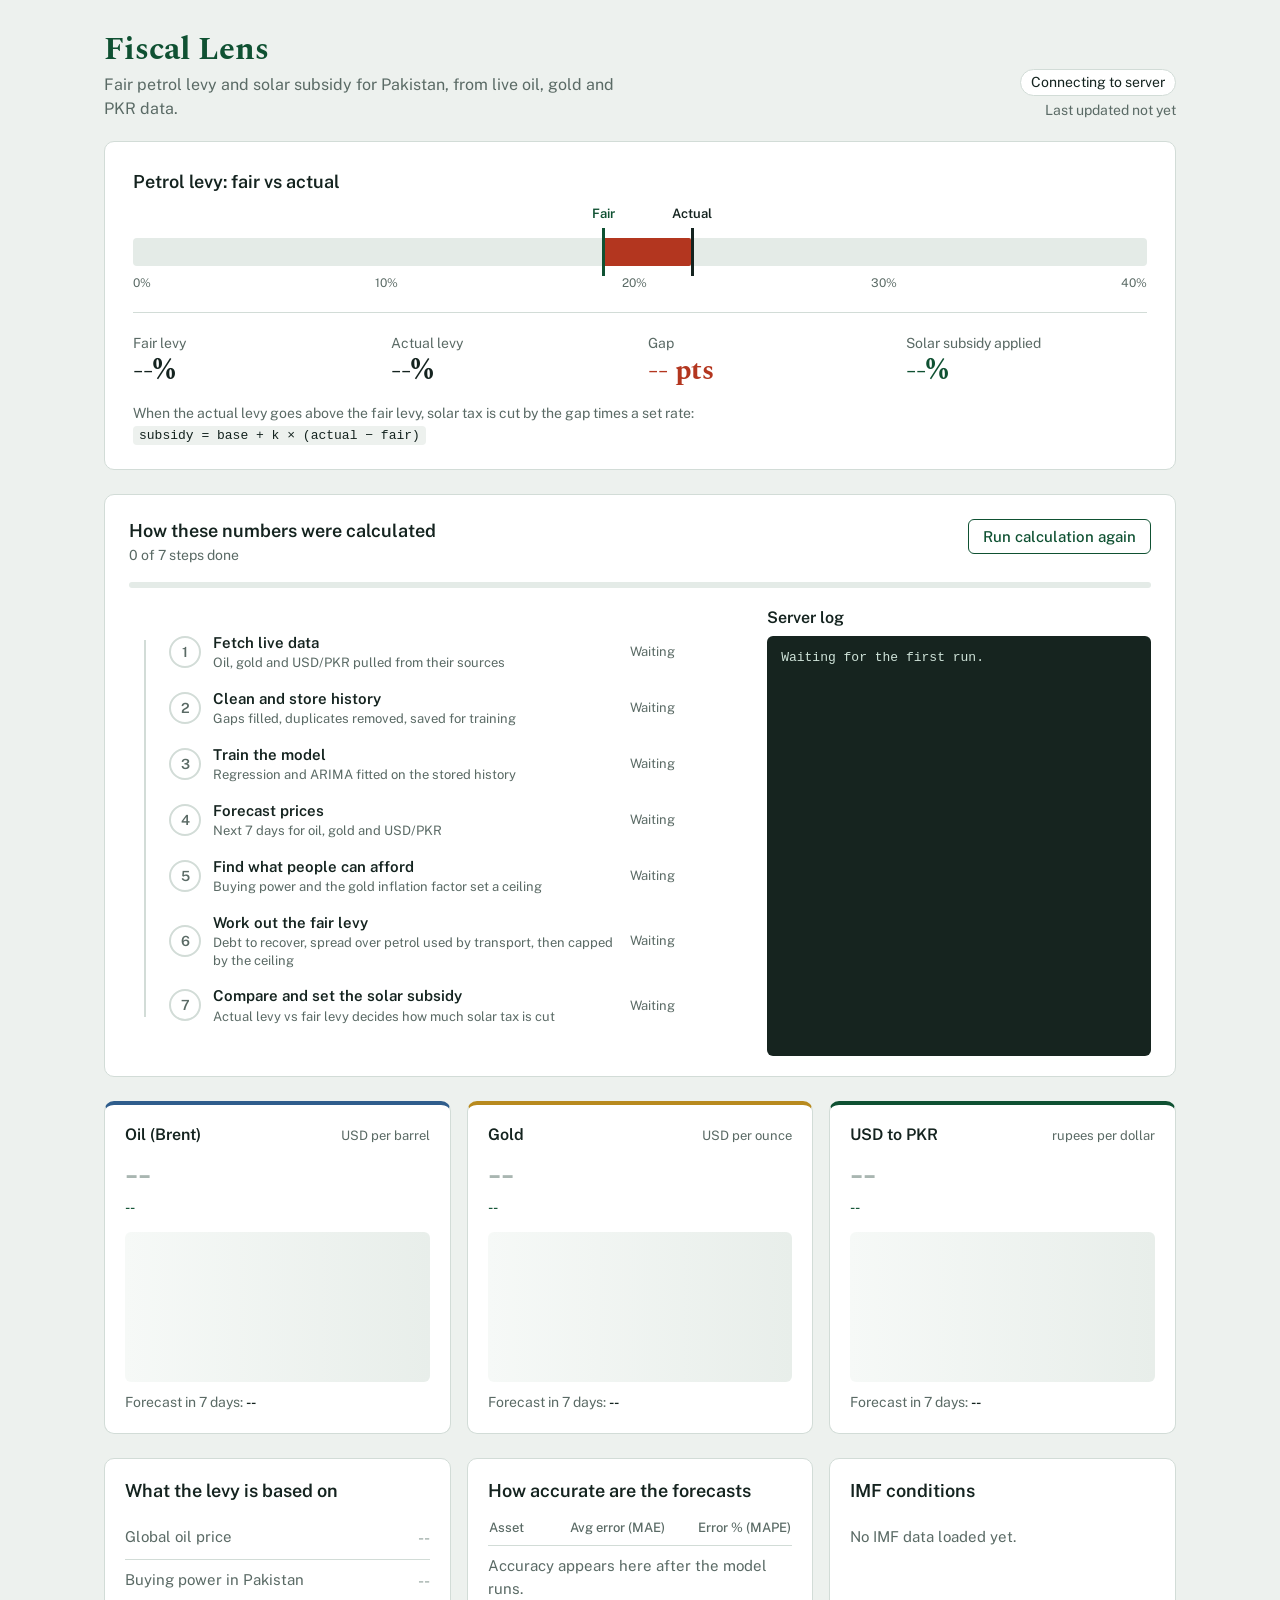
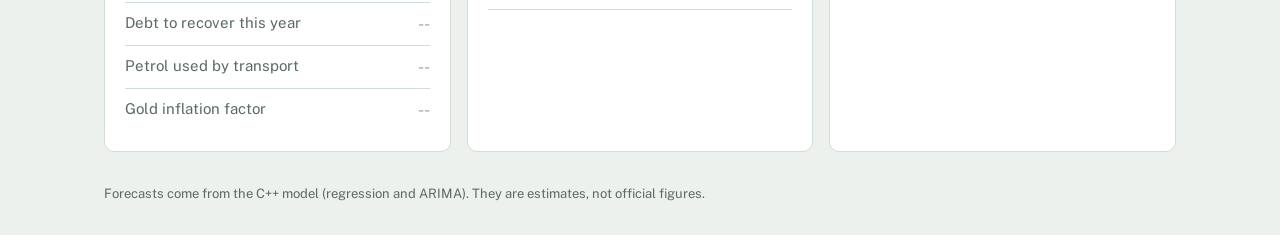
==== index.html @ 21445d73 "added intial style and index" ====
<!DOCTYPE html>
<html lang="en">
<head>
<meta charset="utf-8">
<meta name="viewport" content="width=device-width, initial-scale=1">
<title>Fiscal Lens</title>
<link rel="preconnect" href="https://fonts.googleapis.com">
<link rel="preconnect" href="https://fonts.gstatic.com" crossorigin>
<link href="https://fonts.googleapis.com/css2?family=Public+Sans:wght@400;500;600&family=Spectral:wght@500;700&display=swap" rel="stylesheet">
<link rel="stylesheet" href="style.css">
</head>
<body>
<!--
  JS HOOKS (for the JS team)
  - Text values: set .textContent on elements with the ids below.
  - Levy band: set CSS vars on #levy-band -> style.setProperty('--fair', 18.5) and ('--actual', 22). Scale is 0-40%.
    Set #levy-band dataset.state = 'over' | 'under'.
  - Cards: set dataset.state = 'loading' | 'ready' | 'error' on any .tile / .panel.
  - Charts: draw into <canvas id="chart-oil|gold|fx"> (Chart.js).
  - Pipeline: each #step-N (1-7) takes dataset.state = 'pending' | 'running' | 'done' | 'error'.
    Also set #step-N-state (text), #step-N-time (e.g. '420 ms'), and the value ids inside it (s1-..., s7-...).
    Update #pipeline-progress: style.setProperty('--done', n) and aria-valuenow. Set #pipe-done and #pipe-total.
    Append lines to #run-log. Hook #run-pipeline click to re-run.
  - Trend: set dataset.trend = 'up' | 'down' on .change elements.
-->
<header class="top">
  <div>
    <h1>Fiscal Lens</h1>
    <p class="lede">Fair petrol levy and solar subsidy for Pakistan, from live oil, gold and PKR data.</p>
  </div>
  <div class="meta">
    <span class="status" id="status" data-state="loading">Connecting to server</span>
    <span class="updated">Last updated <time id="last-updated">not yet</time></span>
  </div>
</header>

<main>
  <section class="levy" aria-labelledby="levy-h">
    <h2 id="levy-h">Petrol levy: fair vs actual</h2>
    <div class="band" id="levy-band" data-state="over" style="--fair:18.5; --actual:22;">
      <div class="track">
        <div class="gap"></div>
        <div class="pin pin-fair"><span>Fair</span></div>
        <div class="pin pin-actual"><span>Actual</span></div>
      </div>
      <div class="scale"><span>0%</span><span>10%</span><span>20%</span><span>30%</span><span>40%</span></div>
    </div>

    <dl class="readouts">
      <div><dt>Fair levy</dt><dd><span id="fair-levy">--</span>%</dd></div>
      <div><dt>Actual levy</dt><dd><span id="actual-levy">--</span>%</dd></div>
      <div class="gapnum"><dt>Gap</dt><dd><span id="levy-gap">--</span> pts</dd></div>
      <div class="subsidy"><dt>Solar subsidy applied</dt><dd><span id="solar-subsidy">--</span>%</dd></div>
    </dl>
    <p class="formula">When the actual levy goes above the fair levy, solar tax is cut by the gap times a set rate:
      <code>subsidy = base + k × (actual − fair)</code></p>
  </section>


  <section class="pipeline" aria-labelledby="pipe-h">
    <header class="pipe-head">
      <div>
        <h2 id="pipe-h">How these numbers were calculated</h2>
        <p class="pipe-sub"><span id="pipe-done">0</span> of 7 steps done <span id="pipe-total"></span></p>
      </div>
      <button type="button" id="run-pipeline" class="btn">Run calculation again</button>
    </header>
    <div class="progress" id="pipeline-progress" style="--done:0" role="progressbar" aria-valuemin="0" aria-valuemax="7" aria-valuenow="0"><span></span></div>
    <div class="pipe-body">
      <ol class="steps">
    <li class="step" id="step-1" data-state="pending">
      <details>
        <summary>
          <span class="num">1</span>
          <span class="what"><strong>Fetch live data</strong><small>Oil, gold and USD/PKR pulled from their sources</small></span>
          <span class="state" id="step-1-state">Waiting</span>
          <span class="time" id="step-1-time"></span>
        </summary>
        <dl class="vals"><div><dt>Source calls</dt><dd id="s1-calls">--</dd></div><div><dt>Records received</dt><dd id="s1-records">--</dd></div><div><dt>Failed calls</dt><dd id="s1-failed">--</dd></div></dl>
      </details>
    </li>
    <li class="step" id="step-2" data-state="pending">
      <details>
        <summary>
          <span class="num">2</span>
          <span class="what"><strong>Clean and store history</strong><small>Gaps filled, duplicates removed, saved for training</small></span>
          <span class="state" id="step-2-state">Waiting</span>
          <span class="time" id="step-2-time"></span>
        </summary>
        <dl class="vals"><div><dt>Rows stored</dt><dd id="s2-rows">--</dd></div><div><dt>Date range</dt><dd id="s2-range">--</dd></div><div><dt>Gaps filled</dt><dd id="s2-gaps">--</dd></div></dl>
      </details>
    </li>
    <li class="step" id="step-3" data-state="pending">
      <details>
        <summary>
          <span class="num">3</span>
          <span class="what"><strong>Train the model</strong><small>Regression and ARIMA fitted on the stored history</small></span>
          <span class="state" id="step-3-state">Waiting</span>
          <span class="time" id="step-3-time"></span>
        </summary>
        <dl class="vals"><div><dt>Training window</dt><dd id="s3-window">--</dd></div><div><dt>ARIMA order (p, d, q)</dt><dd id="s3-order">--</dd></div><div><dt>Regression R²</dt><dd id="s3-r2">--</dd></div><div><dt>Error on test data (MAE)</dt><dd id="s3-mae">--</dd></div></dl>
      </details>
    </li>
    <li class="step" id="step-4" data-state="pending">
      <details>
        <summary>
          <span class="num">4</span>
          <span class="what"><strong>Forecast prices</strong><small>Next 7 days for oil, gold and USD/PKR</small></span>
          <span class="state" id="step-4-state">Waiting</span>
          <span class="time" id="step-4-time"></span>
        </summary>
        <dl class="vals"><div><dt>Oil in 7 days</dt><dd id="s4-oil">--</dd></div><div><dt>Gold in 7 days</dt><dd id="s4-gold">--</dd></div><div><dt>USD/PKR in 7 days</dt><dd id="s4-fx">--</dd></div><div><dt>Confidence range</dt><dd id="s4-range">--</dd></div></dl>
      </details>
    </li>
    <li class="step" id="step-5" data-state="pending">
      <details>
        <summary>
          <span class="num">5</span>
          <span class="what"><strong>Find what people can afford</strong><small>Buying power and the gold inflation factor set a ceiling</small></span>
          <span class="state" id="step-5-state">Waiting</span>
          <span class="time" id="step-5-time"></span>
        </summary>
        <dl class="vals"><div><dt>Buying power index</dt><dd id="s5-power">--</dd></div><div><dt>Gold inflation factor</dt><dd id="s5-gold">--</dd></div><div><dt>Affordability ceiling</dt><dd id="s5-ceiling">--</dd></div></dl>
      </details>
    </li>
    <li class="step" id="step-6" data-state="pending">
      <details>
        <summary>
          <span class="num">6</span>
          <span class="what"><strong>Work out the fair levy</strong><small>Debt to recover, spread over petrol used by transport, then capped by the ceiling</small></span>
          <span class="state" id="step-6-state">Waiting</span>
          <span class="time" id="step-6-time"></span>
        </summary>
        <dl class="vals"><div><dt>Debt to recover</dt><dd id="s6-debt">--</dd></div><div><dt>Petrol used by transport</dt><dd id="s6-litres">--</dd></div><div><dt>Levy needed per litre</dt><dd id="s6-perlitre">--</dd></div><div><dt>Fair levy after ceiling</dt><dd id="s6-fair">--</dd></div></dl>
      </details>
    </li>
    <li class="step" id="step-7" data-state="pending">
      <details>
        <summary>
          <span class="num">7</span>
          <span class="what"><strong>Compare and set the solar subsidy</strong><small>Actual levy vs fair levy decides how much solar tax is cut</small></span>
          <span class="state" id="step-7-state">Waiting</span>
          <span class="time" id="step-7-time"></span>
        </summary>
        <dl class="vals"><div><dt>Actual levy</dt><dd id="s7-actual">--</dd></div><div><dt>Gap</dt><dd id="s7-gap">--</dd></div><div><dt>Rate k</dt><dd id="s7-k">--</dd></div><div><dt>Solar subsidy</dt><dd id="s7-subsidy">--</dd></div></dl>
      </details>
    </li>
      </ol>
      <aside class="logbox">
        <h3>Server log</h3>
        <pre id="run-log" class="log" tabindex="0" aria-live="polite">Waiting for the first run.</pre>
      </aside>
    </div>
  </section>

  <section class="markets" aria-label="Market prices">
    <article class="tile" data-state="loading">
      <header><h3>Oil (Brent)</h3><span class="unit">USD per barrel</span></header>
      <p class="price" id="oil-price">--</p>
      <p class="change" id="oil-change" data-trend="up">--</p>
      <canvas id="chart-oil" aria-label="Oil price history and forecast"></canvas>
      <p class="forecast">Forecast in 7 days: <strong id="oil-forecast">--</strong></p>
      <p class="msg">Oil data did not load. Check that the server is running.</p>
    </article>
    <article class="tile" data-state="loading">
      <header><h3>Gold</h3><span class="unit">USD per ounce</span></header>
      <p class="price" id="gold-price">--</p>
      <p class="change" id="gold-change" data-trend="up">--</p>
      <canvas id="chart-gold" aria-label="Gold price history and forecast"></canvas>
      <p class="forecast">Forecast in 7 days: <strong id="gold-forecast">--</strong></p>
      <p class="msg">Gold data did not load. Check that the server is running.</p>
    </article>
    <article class="tile" data-state="loading">
      <header><h3>USD to PKR</h3><span class="unit">rupees per dollar</span></header>
      <p class="price" id="fx-price">--</p>
      <p class="change" id="fx-change" data-trend="up">--</p>
      <canvas id="chart-fx" aria-label="Exchange rate history and forecast"></canvas>
      <p class="forecast">Forecast in 7 days: <strong id="fx-forecast">--</strong></p>
      <p class="msg">Exchange rate did not load. Check that the server is running.</p>
    </article>
  </section>

  <section class="lower">
    <article class="panel" data-state="loading">
      <h2>What the levy is based on</h2>
      <dl class="inputs">
        <div><dt>Global oil price</dt><dd id="in-oil">--</dd></div>
        <div><dt>Buying power in Pakistan</dt><dd id="in-power">--</dd></div>
        <div><dt>Debt to recover this year</dt><dd id="in-debt">--</dd></div>
        <div><dt>Petrol used by transport</dt><dd id="in-litres">--</dd></div>
        <div><dt>Gold inflation factor</dt><dd id="in-gold">--</dd></div>
      </dl>
    </article>

    <article class="panel" data-state="loading">
      <h2>How accurate are the forecasts</h2>
      <table>
        <thead><tr><th scope="col">Asset</th><th scope="col">Avg error (MAE)</th><th scope="col">Error % (MAPE)</th></tr></thead>
        <tbody id="accuracy-rows">
          <tr><td colspan="3" class="empty">Accuracy appears here after the model runs.</td></tr>
        </tbody>
      </table>
    </article>

    <article class="panel" data-state="loading">
      <h2>IMF conditions</h2>
      <ul id="imf-conditions" class="imf">
        <li class="empty">No IMF data loaded yet.</li>
      </ul>
    </article>
  </section>
</main>

<footer class="foot">Forecasts come from the C++ model (regression and ARIMA). They are estimates, not official figures.</footer>
</body>
</html>
---- style.css ----
:root{
  --bg:#EDF1EE; --surface:#fff; --ink:#14231F; --muted:#5A6A65; --line:#D2DCD7;
  --green:#0F5132; --over:#B3361F; --under:#1F6F8B;
  --oil:#2F5D8C; --gold:#B88A1E; --fx:#0F5132;
  --serif:"Spectral",Georgia,serif; --sans:"Public Sans",system-ui,-apple-system,"Segoe UI",sans-serif;
}
*{box-sizing:border-box}
body{margin:0;background:var(--bg);color:var(--ink);font:400 16px/1.5 var(--sans)}
h1,h2,h3,p,dl,dd,dt,ul{margin:0;padding:0}
main,.top,.foot{max-width:1120px;margin:0 auto;padding:0 24px}
:focus-visible{outline:3px solid var(--green);outline-offset:2px}

.top{display:flex;justify-content:space-between;align-items:flex-end;gap:16px;flex-wrap:wrap;padding-top:32px;padding-bottom:20px}
h1{font:700 2rem/1.1 var(--serif);color:var(--green)}
.lede{color:var(--muted);margin-top:6px;max-width:52ch}
.meta{display:flex;flex-direction:column;align-items:flex-end;gap:4px;font-size:.875rem;color:var(--muted)}
.status{padding:2px 10px;border-radius:99px;border:1px solid var(--line);background:var(--surface);color:var(--ink)}
.status[data-state="live"]{border-color:var(--green);color:var(--green)}
.status[data-state="error"]{border-color:var(--over);color:var(--over)}

section{margin-bottom:24px}
h2{font:600 1.125rem/1.3 var(--sans)}
h3{font:600 1rem/1.3 var(--sans)}

/* hero: levy band */
.levy{background:var(--surface);border:1px solid var(--line);border-radius:10px;padding:28px 28px 24px}
.band{margin:44px 0 12px}
.track{position:relative;height:28px;background:#E4EBE7;border-radius:4px}
.gap{position:absolute;top:0;bottom:0;border-radius:2px;
  left:calc(min(var(--fair),var(--actual)) / 40 * 100%);
  width:calc(max(var(--actual) - var(--fair), var(--fair) - var(--actual)) / 40 * 100%);
  background:var(--over);transition:left .6s ease,width .6s ease}
.band[data-state="under"] .gap{background:var(--under)}
.pin{position:absolute;top:-10px;bottom:-10px;width:3px;background:var(--ink);transition:left .6s ease}
.pin span{position:absolute;bottom:100%;left:50%;transform:translateX(-50%);margin-bottom:4px;font-size:.8125rem;font-weight:600;white-space:nowrap}
.pin-fair{left:calc(var(--fair) / 40 * 100%);background:var(--green)}
.pin-fair span{color:var(--green)}
.pin-actual{left:calc(var(--actual) / 40 * 100%)}
.scale{display:flex;justify-content:space-between;margin-top:8px;font-size:.75rem;color:var(--muted)}

.readouts{display:grid;grid-template-columns:repeat(4,1fr);gap:16px;margin-top:20px;padding-top:20px;border-top:1px solid var(--line)}
.readouts dt{font-size:.875rem;color:var(--muted)}
.readouts dd{font:700 1.75rem/1.2 var(--serif)}
.gapnum dd{color:var(--over)}
.band[data-state="under"] ~ .readouts .gapnum dd{color:var(--under)}
.subsidy dd{color:var(--green)}
.formula{margin-top:16px;font-size:.875rem;color:var(--muted);max-width:75ch}
code{font:500 .8125rem ui-monospace,Menlo,Consolas,monospace;background:#EDF1EE;padding:2px 6px;border-radius:4px;color:var(--ink);white-space:nowrap}

/* market tiles */
.markets{display:grid;grid-template-columns:repeat(3,1fr);gap:16px}
.tile,.panel{background:var(--surface);border:1px solid var(--line);border-radius:10px;padding:20px}
.tile header{display:flex;justify-content:space-between;align-items:baseline;gap:8px}
.tile:nth-child(1){border-top:4px solid var(--oil)}
.tile:nth-child(2){border-top:4px solid var(--gold)}
.tile:nth-child(3){border-top:4px solid var(--fx)}
.unit{font-size:.8125rem;color:var(--muted)}
.price{font:700 2.25rem/1.2 var(--serif);margin-top:8px}
.change{font-size:.875rem;font-weight:500;color:var(--muted)}
.change[data-trend="up"]{color:var(--green)}
.change[data-trend="down"]{color:var(--over)}
canvas{display:block;width:100%;height:150px;margin:14px 0 10px;background:#F6F9F7;border-radius:6px}
.forecast{font-size:.875rem;color:var(--muted)}
.forecast strong{color:var(--ink);font-weight:600}

/* lower row */
.lower{display:grid;grid-template-columns:1fr 1fr 1fr;gap:16px}
.panel h2{margin-bottom:14px}
.inputs div{display:flex;justify-content:space-between;gap:12px;padding:9px 0;border-bottom:1px solid var(--line)}
.inputs div:last-child{border-bottom:0}
.inputs dt{color:var(--muted);font-size:.9375rem}
.inputs dd{font-weight:600;text-align:right}
table{width:100%;border-collapse:collapse;font-size:.9375rem}
th{text-align:left;font-weight:500;color:var(--muted);font-size:.8125rem;padding-bottom:8px;border-bottom:1px solid var(--line)}
td{padding:9px 0;border-bottom:1px solid var(--line)}
td:not(:first-child),th:not(:first-child){text-align:right}
.imf{list-style:none}
.imf li{padding:9px 0;border-bottom:1px solid var(--line);font-size:.9375rem}
.imf li:last-child{border-bottom:0}
.empty{color:var(--muted)}

/* states */
.msg{display:none;color:var(--over);font-size:.875rem;margin-top:8px}
[data-state="error"] .msg{display:block}
[data-state="loading"] .price,[data-state="loading"] .inputs dd{color:#A9B6B1}
[data-state="loading"] canvas{background:linear-gradient(90deg,#F6F9F7,#E8EEEA,#F6F9F7);background-size:200% 100%;animation:sk 1.4s linear infinite}
@keyframes sk{to{background-position:-200% 0}}

.foot{padding-top:8px;padding-bottom:32px;font-size:.8125rem;color:var(--muted)}

@media (max-width:900px){
  .markets,.lower{grid-template-columns:1fr}
  .readouts{grid-template-columns:1fr 1fr}
  .meta{align-items:flex-start}
}
@media (max-width:480px){
  main,.top,.foot{padding:0 14px}
  .levy{padding:20px 16px}
  .readouts dd{font-size:1.4rem}
}
@media (prefers-reduced-motion:reduce){
  *{animation:none!important;transition:none!important}
}

/* calculation pipeline */
.pipeline{background:var(--surface);border:1px solid var(--line);border-radius:10px;padding:24px 24px 20px}
.pipe-head{display:flex;justify-content:space-between;align-items:flex-start;gap:12px;flex-wrap:wrap}
.pipe-sub{font-size:.875rem;color:var(--muted);margin-top:2px}
.btn{font:500 .9375rem var(--sans);color:var(--green);background:var(--surface);border:1px solid var(--green);border-radius:6px;padding:8px 14px;cursor:pointer}
.btn:hover{background:var(--green);color:#fff}
.btn:disabled{opacity:.5;cursor:not-allowed}
.progress{height:6px;background:#E4EBE7;border-radius:3px;margin:16px 0 20px;overflow:hidden}
.progress span{display:block;height:100%;width:calc(var(--done) / 7 * 100%);background:var(--green);transition:width .4s ease}
.pipe-body{display:grid;grid-template-columns:minmax(0,1.6fr) minmax(0,1fr);gap:24px;align-items:start}
.steps{list-style:none;position:relative}
.steps::before{content:"";position:absolute;left:15px;top:16px;bottom:16px;width:2px;background:var(--line)}
.step{position:relative}
.step summary{display:grid;grid-template-columns:32px 1fr auto auto;gap:12px;align-items:center;padding:8px 0;cursor:pointer;list-style:none}
.step summary::-webkit-details-marker{display:none}
.num{position:relative;z-index:1;width:32px;height:32px;border-radius:50%;display:grid;place-items:center;font:600 .875rem var(--sans);background:var(--surface);border:2px solid var(--line);color:var(--muted)}
.what strong{display:block;font-weight:600;font-size:.9375rem}
.what small{display:block;color:var(--muted);font-size:.8125rem;line-height:1.35}
.state{font-size:.8125rem;color:var(--muted)}
.time{font-size:.8125rem;color:var(--muted);min-width:56px;text-align:right;font-variant-numeric:tabular-nums}
.vals{margin:2px 0 10px 44px;padding:10px 14px;background:#F6F9F7;border-radius:6px}
.vals div{display:flex;justify-content:space-between;gap:12px;padding:4px 0;font-size:.875rem}
.vals dt{color:var(--muted)}
.vals dd{font-weight:600;text-align:right;font-variant-numeric:tabular-nums}
.step[data-state="running"] .num{border-color:var(--gold);color:var(--gold);animation:pulse 1.2s ease-in-out infinite}
.step[data-state="running"] .state{color:var(--gold);font-weight:500}
.step[data-state="done"] .num{background:var(--green);border-color:var(--green);color:#fff}
.step[data-state="done"] .state{color:var(--green);font-weight:500}
.step[data-state="error"] .num{background:var(--over);border-color:var(--over);color:#fff}
.step[data-state="error"] .state{color:var(--over);font-weight:500}
@keyframes pulse{50%{box-shadow:0 0 0 6px rgba(184,138,30,.2)}}
.logbox h3{margin-bottom:8px}
.log{margin:0;height:420px;overflow:auto;padding:12px 14px;background:#16241F;color:#CFE3D9;border-radius:6px;font:400 .8125rem/1.55 ui-monospace,Menlo,Consolas,monospace;white-space:pre-wrap;word-break:break-word}
@media (max-width:900px){
  .pipe-body{grid-template-columns:1fr}
  .log{height:240px}
}
@media (max-width:480px){
  .pipeline{padding:18px 14px}
  .step summary{grid-template-columns:32px 1fr auto}
  .time{display:none}
}
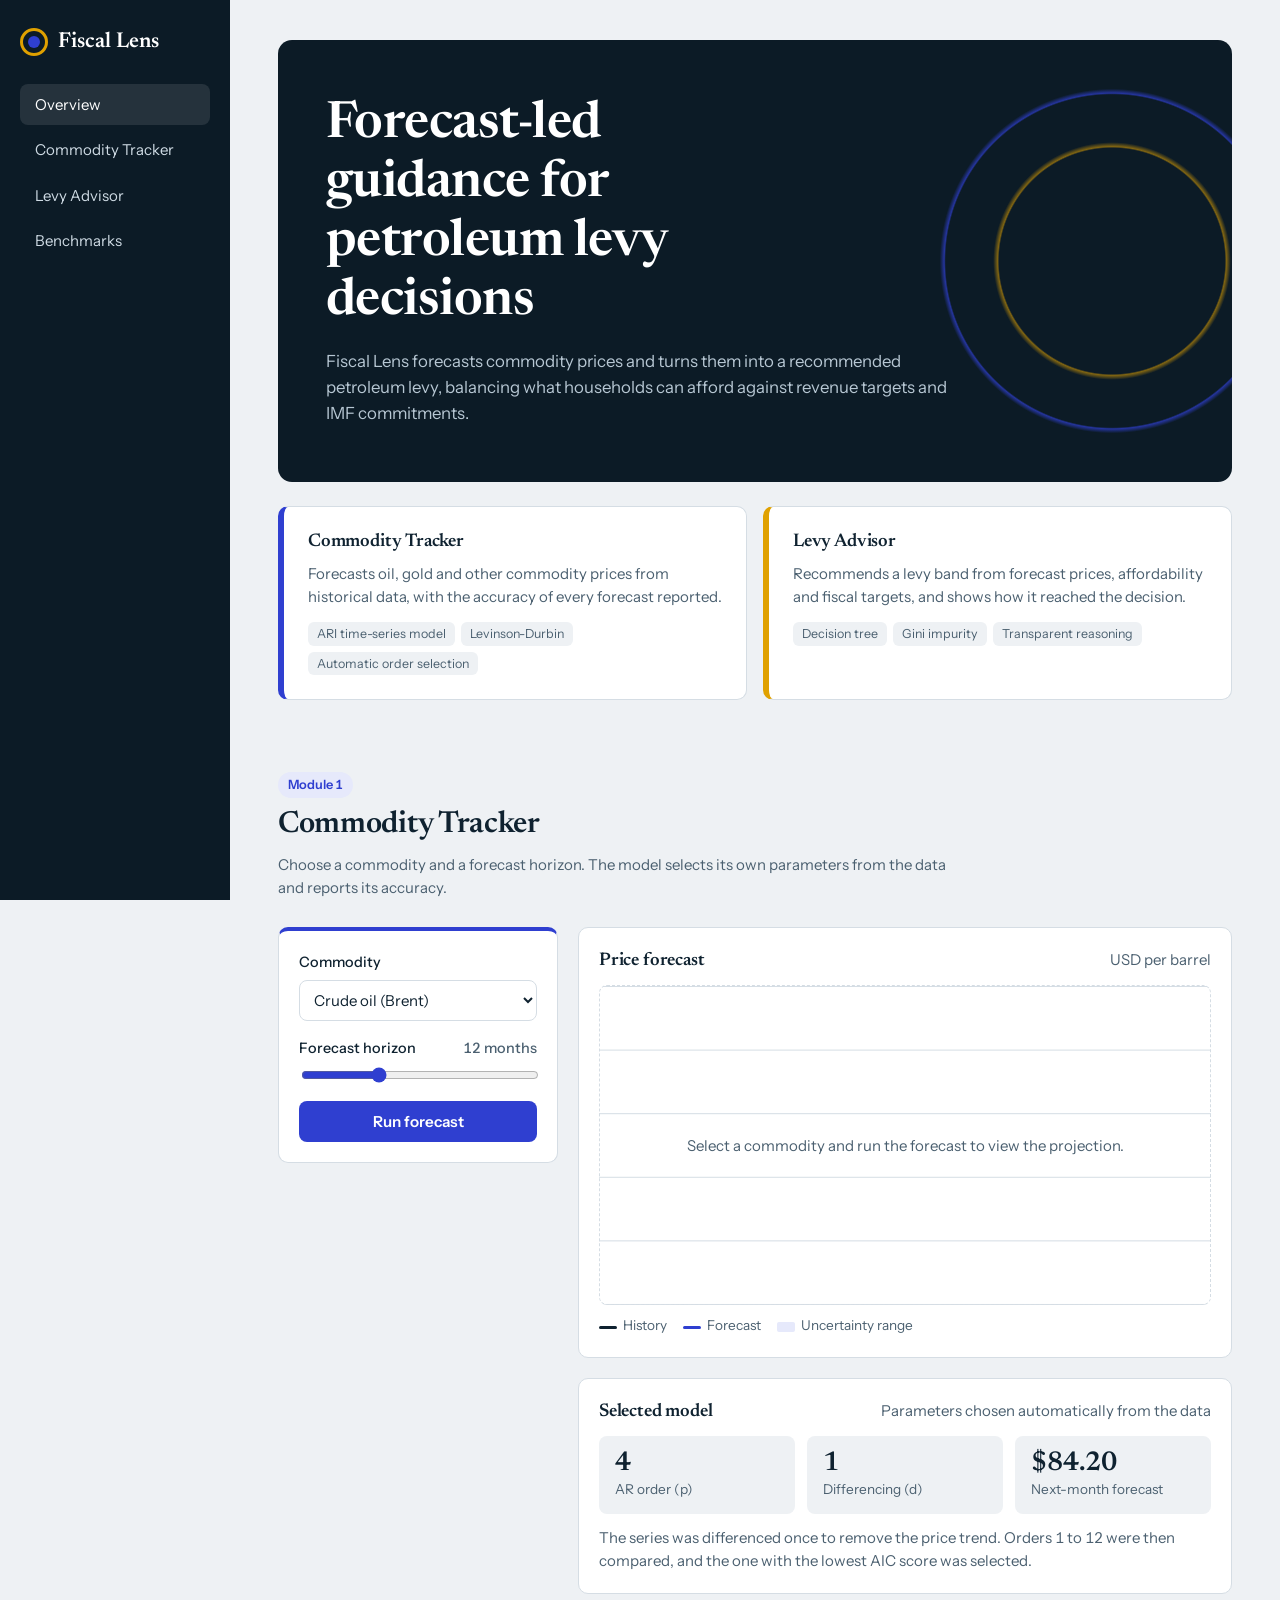
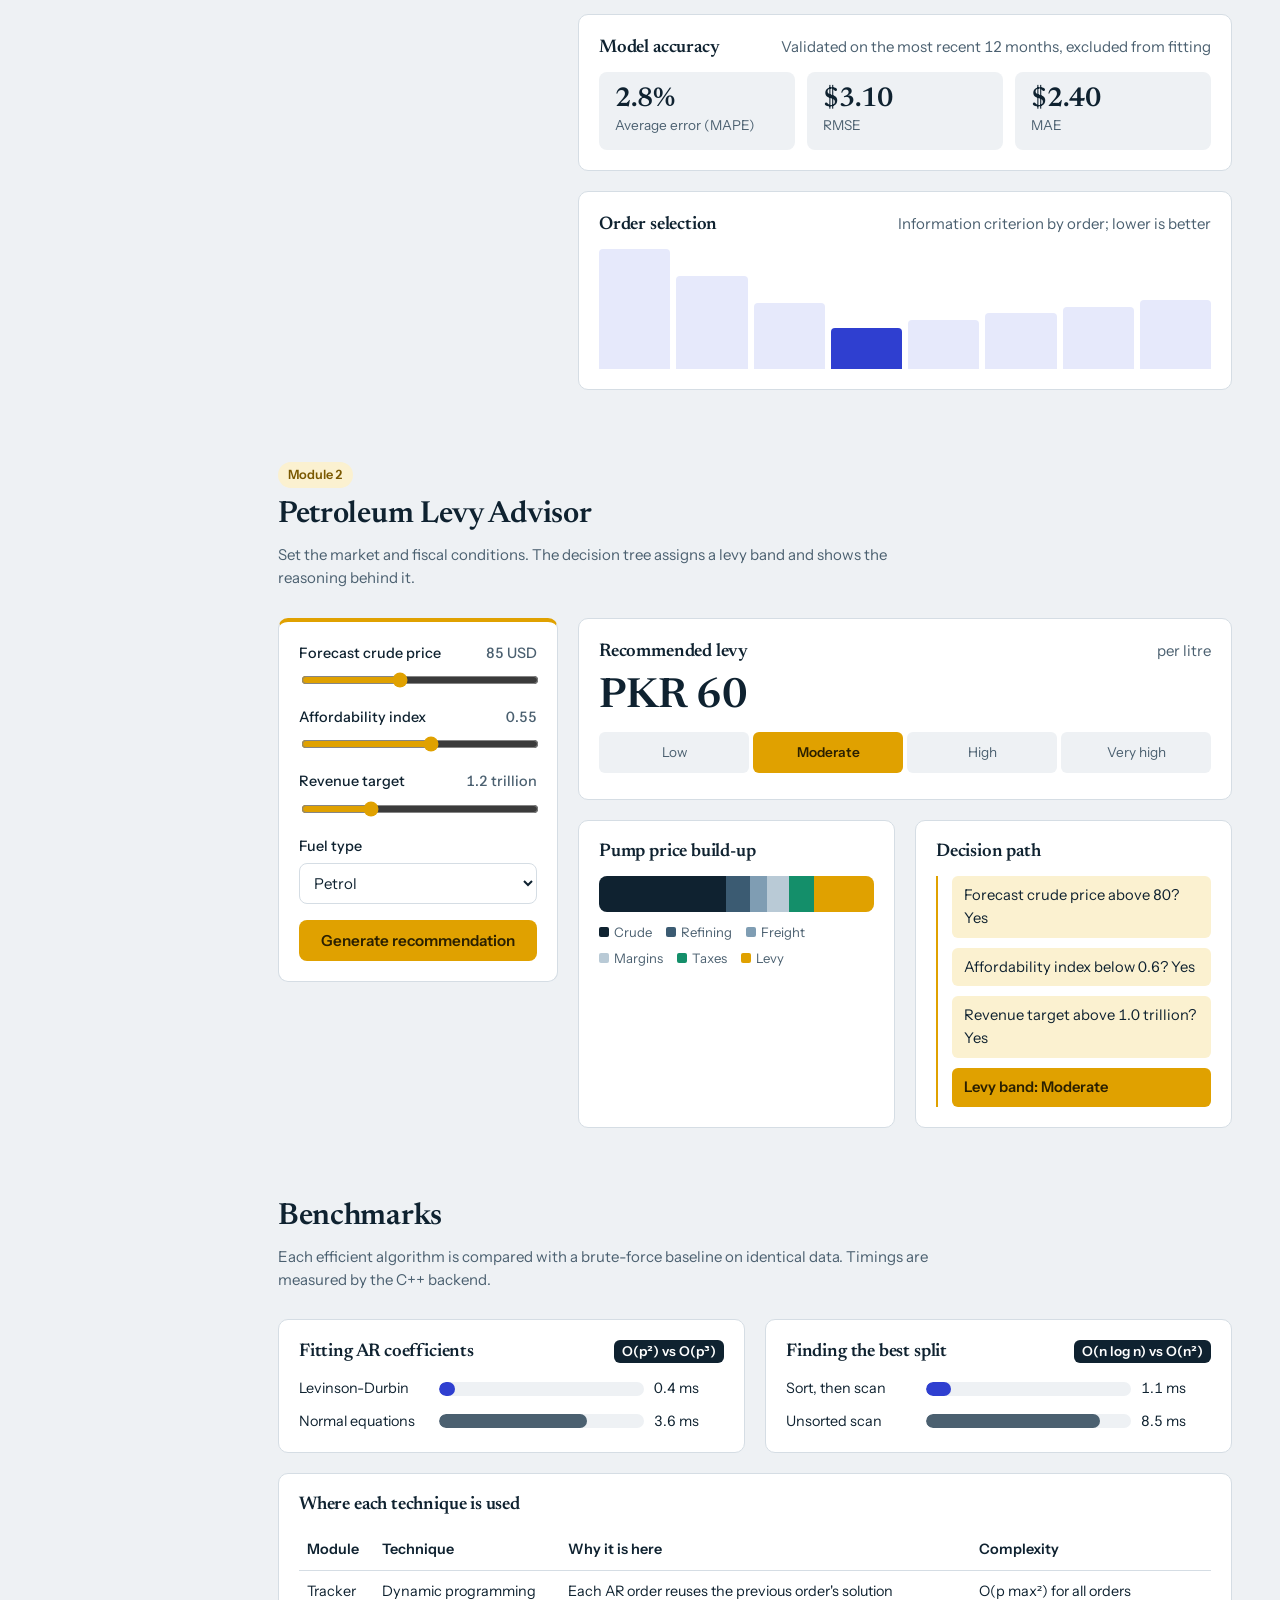
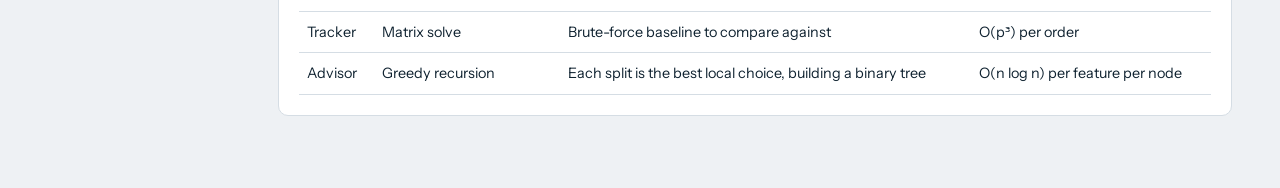
==== commit 1ecc51fb: "added the styling and structure files" ====
--- a/index.html
+++ b/index.html
@@ -1,216 +1,230 @@
 <!DOCTYPE html>
 <html lang="en">
 <head>
-<meta charset="utf-8">
-<meta name="viewport" content="width=device-width, initial-scale=1">
-<title>Fiscal Lens</title>
-<link rel="preconnect" href="https://fonts.googleapis.com">
-<link rel="preconnect" href="https://fonts.gstatic.com" crossorigin>
-<link href="https://fonts.googleapis.com/css2?family=Public+Sans:wght@400;500;600&family=Spectral:wght@500;700&display=swap" rel="stylesheet">
-<link rel="stylesheet" href="style.css">
+  <meta charset="utf-8">
+  <meta name="viewport" content="width=device-width, initial-scale=1">
+  <title>Fiscal Lens</title>
+  <link rel="stylesheet" href="base.css">
+  <link rel="stylesheet" href="layout.css">
+  <link rel="stylesheet" href="components.css">
 </head>
 <body>
-<!--
-  JS HOOKS (for the JS team)
-  - Text values: set .textContent on elements with the ids below.
-  - Levy band: set CSS vars on #levy-band -> style.setProperty('--fair', 18.5) and ('--actual', 22). Scale is 0-40%.
-    Set #levy-band dataset.state = 'over' | 'under'.
-  - Cards: set dataset.state = 'loading' | 'ready' | 'error' on any .tile / .panel.
-  - Charts: draw into <canvas id="chart-oil|gold|fx"> (Chart.js).
-  - Pipeline: each #step-N (1-7) takes dataset.state = 'pending' | 'running' | 'done' | 'error'.
-    Also set #step-N-state (text), #step-N-time (e.g. '420 ms'), and the value ids inside it (s1-..., s7-...).
-    Update #pipeline-progress: style.setProperty('--done', n) and aria-valuenow. Set #pipe-done and #pipe-total.
-    Append lines to #run-log. Hook #run-pipeline click to re-run.
-  - Trend: set dataset.trend = 'up' | 'down' on .change elements.
--->
-<header class="top">
-  <div>
-    <h1>Fiscal Lens</h1>
-    <p class="lede">Fair petrol levy and solar subsidy for Pakistan, from live oil, gold and PKR data.</p>
-  </div>
-  <div class="meta">
-    <span class="status" id="status" data-state="loading">Connecting to server</span>
-    <span class="updated">Last updated <time id="last-updated">not yet</time></span>
-  </div>
-</header>
-
-<main>
-  <section class="levy" aria-labelledby="levy-h">
-    <h2 id="levy-h">Petrol levy: fair vs actual</h2>
-    <div class="band" id="levy-band" data-state="over" style="--fair:18.5; --actual:22;">
-      <div class="track">
-        <div class="gap"></div>
-        <div class="pin pin-fair"><span>Fair</span></div>
-        <div class="pin pin-actual"><span>Actual</span></div>
-      </div>
-      <div class="scale"><span>0%</span><span>10%</span><span>20%</span><span>30%</span><span>40%</span></div>
-    </div>
-
-    <dl class="readouts">
-      <div><dt>Fair levy</dt><dd><span id="fair-levy">--</span>%</dd></div>
-      <div><dt>Actual levy</dt><dd><span id="actual-levy">--</span>%</dd></div>
-      <div class="gapnum"><dt>Gap</dt><dd><span id="levy-gap">--</span> pts</dd></div>
-      <div class="subsidy"><dt>Solar subsidy applied</dt><dd><span id="solar-subsidy">--</span>%</dd></div>
-    </dl>
-    <p class="formula">When the actual levy goes above the fair levy, solar tax is cut by the gap times a set rate:
-      <code>subsidy = base + k × (actual − fair)</code></p>
-  </section>
-
-
-  <section class="pipeline" aria-labelledby="pipe-h">
-    <header class="pipe-head">
-      <div>
-        <h2 id="pipe-h">How these numbers were calculated</h2>
-        <p class="pipe-sub"><span id="pipe-done">0</span> of 7 steps done <span id="pipe-total"></span></p>
-      </div>
-      <button type="button" id="run-pipeline" class="btn">Run calculation again</button>
-    </header>
-    <div class="progress" id="pipeline-progress" style="--done:0" role="progressbar" aria-valuemin="0" aria-valuemax="7" aria-valuenow="0"><span></span></div>
-    <div class="pipe-body">
-      <ol class="steps">
-    <li class="step" id="step-1" data-state="pending">
-      <details>
-        <summary>
-          <span class="num">1</span>
-          <span class="what"><strong>Fetch live data</strong><small>Oil, gold and USD/PKR pulled from their sources</small></span>
-          <span class="state" id="step-1-state">Waiting</span>
-          <span class="time" id="step-1-time"></span>
-        </summary>
-        <dl class="vals"><div><dt>Source calls</dt><dd id="s1-calls">--</dd></div><div><dt>Records received</dt><dd id="s1-records">--</dd></div><div><dt>Failed calls</dt><dd id="s1-failed">--</dd></div></dl>
-      </details>
-    </li>
-    <li class="step" id="step-2" data-state="pending">
-      <details>
-        <summary>
-          <span class="num">2</span>
-          <span class="what"><strong>Clean and store history</strong><small>Gaps filled, duplicates removed, saved for training</small></span>
-          <span class="state" id="step-2-state">Waiting</span>
-          <span class="time" id="step-2-time"></span>
-        </summary>
-        <dl class="vals"><div><dt>Rows stored</dt><dd id="s2-rows">--</dd></div><div><dt>Date range</dt><dd id="s2-range">--</dd></div><div><dt>Gaps filled</dt><dd id="s2-gaps">--</dd></div></dl>
-      </details>
-    </li>
-    <li class="step" id="step-3" data-state="pending">
-      <details>
-        <summary>
-          <span class="num">3</span>
-          <span class="what"><strong>Train the model</strong><small>Regression and ARIMA fitted on the stored history</small></span>
-          <span class="state" id="step-3-state">Waiting</span>
-          <span class="time" id="step-3-time"></span>
-        </summary>
-        <dl class="vals"><div><dt>Training window</dt><dd id="s3-window">--</dd></div><div><dt>ARIMA order (p, d, q)</dt><dd id="s3-order">--</dd></div><div><dt>Regression R²</dt><dd id="s3-r2">--</dd></div><div><dt>Error on test data (MAE)</dt><dd id="s3-mae">--</dd></div></dl>
-      </details>
-    </li>
-    <li class="step" id="step-4" data-state="pending">
-      <details>
-        <summary>
-          <span class="num">4</span>
-          <span class="what"><strong>Forecast prices</strong><small>Next 7 days for oil, gold and USD/PKR</small></span>
-          <span class="state" id="step-4-state">Waiting</span>
-          <span class="time" id="step-4-time"></span>
-        </summary>
-        <dl class="vals"><div><dt>Oil in 7 days</dt><dd id="s4-oil">--</dd></div><div><dt>Gold in 7 days</dt><dd id="s4-gold">--</dd></div><div><dt>USD/PKR in 7 days</dt><dd id="s4-fx">--</dd></div><div><dt>Confidence range</dt><dd id="s4-range">--</dd></div></dl>
-      </details>
-    </li>
-    <li class="step" id="step-5" data-state="pending">
-      <details>
-        <summary>
-          <span class="num">5</span>
-          <span class="what"><strong>Find what people can afford</strong><small>Buying power and the gold inflation factor set a ceiling</small></span>
-          <span class="state" id="step-5-state">Waiting</span>
-          <span class="time" id="step-5-time"></span>
-        </summary>
-        <dl class="vals"><div><dt>Buying power index</dt><dd id="s5-power">--</dd></div><div><dt>Gold inflation factor</dt><dd id="s5-gold">--</dd></div><div><dt>Affordability ceiling</dt><dd id="s5-ceiling">--</dd></div></dl>
-      </details>
-    </li>
-    <li class="step" id="step-6" data-state="pending">
-      <details>
-        <summary>
-          <span class="num">6</span>
-          <span class="what"><strong>Work out the fair levy</strong><small>Debt to recover, spread over petrol used by transport, then capped by the ceiling</small></span>
-          <span class="state" id="step-6-state">Waiting</span>
-          <span class="time" id="step-6-time"></span>
-        </summary>
-        <dl class="vals"><div><dt>Debt to recover</dt><dd id="s6-debt">--</dd></div><div><dt>Petrol used by transport</dt><dd id="s6-litres">--</dd></div><div><dt>Levy needed per litre</dt><dd id="s6-perlitre">--</dd></div><div><dt>Fair levy after ceiling</dt><dd id="s6-fair">--</dd></div></dl>
-      </details>
-    </li>
-    <li class="step" id="step-7" data-state="pending">
-      <details>
-        <summary>
-          <span class="num">7</span>
-          <span class="what"><strong>Compare and set the solar subsidy</strong><small>Actual levy vs fair levy decides how much solar tax is cut</small></span>
-          <span class="state" id="step-7-state">Waiting</span>
-          <span class="time" id="step-7-time"></span>
-        </summary>
-        <dl class="vals"><div><dt>Actual levy</dt><dd id="s7-actual">--</dd></div><div><dt>Gap</dt><dd id="s7-gap">--</dd></div><div><dt>Rate k</dt><dd id="s7-k">--</dd></div><div><dt>Solar subsidy</dt><dd id="s7-subsidy">--</dd></div></dl>
-      </details>
-    </li>
-      </ol>
-      <aside class="logbox">
-        <h3>Server log</h3>
-        <pre id="run-log" class="log" tabindex="0" aria-live="polite">Waiting for the first run.</pre>
-      </aside>
-    </div>
-  </section>
-
-  <section class="markets" aria-label="Market prices">
-    <article class="tile" data-state="loading">
-      <header><h3>Oil (Brent)</h3><span class="unit">USD per barrel</span></header>
-      <p class="price" id="oil-price">--</p>
-      <p class="change" id="oil-change" data-trend="up">--</p>
-      <canvas id="chart-oil" aria-label="Oil price history and forecast"></canvas>
-      <p class="forecast">Forecast in 7 days: <strong id="oil-forecast">--</strong></p>
-      <p class="msg">Oil data did not load. Check that the server is running.</p>
-    </article>
-    <article class="tile" data-state="loading">
-      <header><h3>Gold</h3><span class="unit">USD per ounce</span></header>
-      <p class="price" id="gold-price">--</p>
-      <p class="change" id="gold-change" data-trend="up">--</p>
-      <canvas id="chart-gold" aria-label="Gold price history and forecast"></canvas>
-      <p class="forecast">Forecast in 7 days: <strong id="gold-forecast">--</strong></p>
-      <p class="msg">Gold data did not load. Check that the server is running.</p>
-    </article>
-    <article class="tile" data-state="loading">
-      <header><h3>USD to PKR</h3><span class="unit">rupees per dollar</span></header>
-      <p class="price" id="fx-price">--</p>
-      <p class="change" id="fx-change" data-trend="up">--</p>
-      <canvas id="chart-fx" aria-label="Exchange rate history and forecast"></canvas>
-      <p class="forecast">Forecast in 7 days: <strong id="fx-forecast">--</strong></p>
-      <p class="msg">Exchange rate did not load. Check that the server is running.</p>
-    </article>
-  </section>
-
-  <section class="lower">
-    <article class="panel" data-state="loading">
-      <h2>What the levy is based on</h2>
-      <dl class="inputs">
-        <div><dt>Global oil price</dt><dd id="in-oil">--</dd></div>
-        <div><dt>Buying power in Pakistan</dt><dd id="in-power">--</dd></div>
-        <div><dt>Debt to recover this year</dt><dd id="in-debt">--</dd></div>
-        <div><dt>Petrol used by transport</dt><dd id="in-litres">--</dd></div>
-        <div><dt>Gold inflation factor</dt><dd id="in-gold">--</dd></div>
-      </dl>
-    </article>
-
-    <article class="panel" data-state="loading">
-      <h2>How accurate are the forecasts</h2>
-      <table>
-        <thead><tr><th scope="col">Asset</th><th scope="col">Avg error (MAE)</th><th scope="col">Error % (MAPE)</th></tr></thead>
-        <tbody id="accuracy-rows">
-          <tr><td colspan="3" class="empty">Accuracy appears here after the model runs.</td></tr>
-        </tbody>
-      </table>
-    </article>
-
-    <article class="panel" data-state="loading">
-      <h2>IMF conditions</h2>
-      <ul id="imf-conditions" class="imf">
-        <li class="empty">No IMF data loaded yet.</li>
-      </ul>
-    </article>
-  </section>
-</main>
-
-<footer class="foot">Forecasts come from the C++ model (regression and ARIMA). They are estimates, not official figures.</footer>
+<div class="shell">
+
+  <!-- ============ SIDEBAR ============ -->
+  <aside class="sidebar">
+    <a class="brand" href="#overview"><span class="brand-mark"></span>Fiscal Lens</a>
+    <nav class="nav" aria-label="Sections">
+      <a href="#overview" class="is-active">Overview</a>
+      <a href="#tracker">Commodity Tracker</a>
+      <a href="#levy">Levy Advisor</a>
+      <a href="#benchmarks">Benchmarks</a>
+    </nav>
+  </aside>
+
+  <main class="main">
+
+    <!-- ============ OVERVIEW ============ -->
+    <section id="overview" class="section hero">
+      <div class="hero-banner">
+        <h1>Forecast-led guidance for petroleum levy decisions</h1>
+        <p class="hero-lede">Fiscal Lens forecasts commodity prices and turns them into a recommended petroleum levy, balancing what households can afford against revenue targets and IMF commitments.</p>
+      </div>
+      <div class="hero-modules">
+        <a class="module-card cobalt" href="#tracker">
+          <h3>Commodity Tracker</h3>
+          <p class="muted">Forecasts oil, gold and other commodity prices from historical data, with the accuracy of every forecast reported.</p>
+          <div class="chips"><span class="chip">ARI time-series model</span><span class="chip">Levinson-Durbin</span><span class="chip">Automatic order selection</span></div>
+        </a>
+        <a class="module-card saffron" href="#levy">
+          <h3>Levy Advisor</h3>
+          <p class="muted">Recommends a levy band from forecast prices, affordability and fiscal targets, and shows how it reached the decision.</p>
+          <div class="chips"><span class="chip">Decision tree</span><span class="chip">Gini impurity</span><span class="chip">Transparent reasoning</span></div>
+        </a>
+      </div>
+    </section>
+
+    <!-- ============ MODULE 1: COMMODITY TRACKER ============ -->
+    <section id="tracker" class="section">
+      <div class="section-head">
+        <span class="module-tag tag-cobalt">Module 1</span>
+        <h2>Commodity Tracker</h2>
+        <p class="muted">Choose a commodity and a forecast horizon. The model selects its own parameters from the data and reports its accuracy.</p>
+      </div>
+
+      <div class="workspace">
+        <!-- controls -->
+        <form class="panel accent-cobalt" id="trackerForm" onsubmit="return false">
+          <div class="field">
+            <label for="commodity">Commodity</label>
+            <select id="commodity">
+              <option value="crude_oil">Crude oil (Brent)</option>
+              <option value="gold">Gold</option>
+              <option value="copper">Copper</option>
+              <option value="natural_gas">Natural gas</option>
+            </select>
+          </div>
+          <div class="field">
+            <label for="horizon">Forecast horizon <output id="horizonOut">12 months</output></label>
+            <input type="range" id="horizon" min="1" max="36" value="12">
+          </div>
+          <button type="button" class="btn" id="runForecast">Run forecast</button>
+        </form>
+
+        <div class="stack">
+          <div class="panel">
+            <div class="panel-title"><h3>Price forecast</h3><span class="muted" id="forecastUnit">USD per barrel</span></div>
+            <div class="chart" id="forecastChart">
+              <!-- JS: draw history, forecast line and confidence band here (canvas or svg) -->
+              <div class="chart-empty">Select a commodity and run the forecast to view the projection.</div>
+            </div>
+            <div class="legend"><span><i class="hist"></i>History</span><span><i class="fc"></i>Forecast</span><span><i class="band"></i>Uncertainty range</span></div>
+          </div>
+
+          <!-- Shown after "Run forecast": JS removes the hidden attribute -->
+          <div class="stack" id="modelInfo" hidden>
+            <div class="panel">
+              <div class="panel-title"><h3>Selected model</h3><span class="muted">Parameters chosen automatically from the data</span></div>
+              <div class="stat-row">
+                <div class="stat"><b id="statOrder">4</b><span>AR order (p)</span></div>
+                <div class="stat"><b id="statDiff">1</b><span>Differencing (d)</span></div>
+                <div class="stat"><b id="statNext">$84.20</b><span>Next-month forecast</span></div>
+              </div>
+              <p class="muted" id="modelNote" style="margin-top:12px">The series was differenced once to remove the price trend. Orders 1 to 12 were then compared, and the one with the lowest <span id="critName">AIC</span> score was selected.</p>
+            </div>
+
+            <div class="panel">
+              <div class="panel-title"><h3>Model accuracy</h3><span class="muted" id="accuracyNote">Validated on the most recent 12 months, excluded from fitting</span></div>
+              <div class="stat-row">
+                <div class="stat"><b id="statMape">2.8%</b><span>Average error (MAPE)</span></div>
+                <div class="stat"><b id="statRmse">$3.10</b><span>RMSE</span></div>
+                <div class="stat"><b id="statMae">$2.40</b><span>MAE</span></div>
+              </div>
+            </div>
+
+            <div class="panel">
+              <div class="panel-title"><h3>Order selection</h3><span class="muted">Information criterion by order; lower is better</span></div>
+              <!-- JS: one <div> per order, set height by score, add class "best" to the minimum -->
+              <div class="bars" id="orderBars" aria-label="Score for each AR order">
+                <div style="height:100%"></div><div style="height:78%"></div><div style="height:55%"></div>
+                <div class="best" style="height:34%"></div><div style="height:41%"></div><div style="height:47%"></div>
+                <div style="height:52%"></div><div style="height:58%"></div>
+              </div>
+            </div>
+          </div>
+        </div>
+      </div>
+    </section>
+
+    <!-- ============ MODULE 2: LEVY ADVISOR ============ -->
+    <section id="levy" class="section">
+      <div class="section-head">
+        <span class="module-tag tag-saffron">Module 2</span>
+        <h2>Petroleum Levy Advisor</h2>
+        <p class="muted">Set the market and fiscal conditions. The decision tree assigns a levy band and shows the reasoning behind it.</p>
+      </div>
+
+      <div class="workspace">
+        <form class="panel accent-saffron levy-form" id="levyForm" onsubmit="return false">
+          <div class="field">
+            <label for="crudeForecast">Forecast crude price <output id="crudeOut">85 USD</output></label>
+            <input type="range" id="crudeForecast" min="40" max="150" value="85">
+          </div>
+          <div class="field">
+            <label for="affordability">Affordability index <output id="affordOut">0.55</output></label>
+            <input type="range" id="affordability" min="0" max="1" step="0.01" value="0.55">
+          </div>
+          <div class="field">
+            <label for="fiscalTarget">Revenue target <output id="fiscalOut">1.2 trillion</output></label>
+            <input type="range" id="fiscalTarget" min="0.5" max="3" step="0.1" value="1.2">
+          </div>
+          <div class="field">
+            <label for="region">Fuel type</label>
+            <select id="region"><option>Petrol</option><option>Diesel</option><option>Kerosene</option></select>
+          </div>
+          <button type="button" class="btn saffron" id="runAdvisor">Generate recommendation</button>
+        </form>
+
+        <div class="stack">
+          <div class="panel">
+            <div class="panel-title"><h3>Recommended levy</h3><span class="muted" id="levyUnit">per litre</span></div>
+            <div class="levy-value" id="levyValue">PKR 60</div>
+            <div class="band-scale" id="levyBands" aria-label="Levy bands">
+              <span>Low</span><span class="is-on">Moderate</span><span>High</span><span>Very high</span>
+            </div>
+          </div>
+
+          <div class="two-col">
+            <div class="panel">
+              <div class="panel-title"><h3>Pump price build-up</h3></div>
+              <!-- JS: set each span width as a % of the final price -->
+              <div class="buildup" id="buildup" role="img" aria-label="Breakdown of the pump price">
+                <span class="seg-crude" style="width:46%"></span><span class="seg-refine" style="width:9%"></span>
+                <span class="seg-freight" style="width:6%"></span><span class="seg-margin" style="width:8%"></span>
+                <span class="seg-tax" style="width:9%"></span><span class="seg-levy" style="width:22%"></span>
+              </div>
+              <div class="keys">
+                <span><i class="seg-crude"></i>Crude</span><span><i class="seg-refine"></i>Refining</span>
+                <span><i class="seg-freight"></i>Freight</span><span><i class="seg-margin"></i>Margins</span>
+                <span><i class="seg-tax"></i>Taxes</span><span><i class="seg-levy"></i>Levy</span>
+              </div>
+            </div>
+            <div class="panel">
+              <div class="panel-title"><h3>Decision path</h3></div>
+              <!-- JS: one <li> per node on the prediction path; last one gets class "leaf" -->
+              <ol class="path" id="decisionPath">
+                <li>Forecast crude price above 80?  Yes</li>
+                <li>Affordability index below 0.6?  Yes</li>
+                <li>Revenue target above 1.0 trillion?  Yes</li>
+                <li class="leaf">Levy band: Moderate</li>
+              </ol>
+            </div>
+          </div>
+        </div>
+      </div>
+    </section>
+
+    <!-- ============ BENCHMARKS ============ -->
+    <section id="benchmarks" class="section">
+      <div class="section-head">
+        <h2>Benchmarks</h2>
+        <p class="muted">Each efficient algorithm is compared with a brute-force baseline on identical data. Timings are measured by the C++ backend.</p>
+      </div>
+
+      <div class="two-col">
+        <div class="panel">
+          <div class="panel-title"><h3>Fitting AR coefficients</h3><span class="big-o">O(p²) vs O(p³)</span></div>
+          <div class="race" id="raceAR">
+            <div class="race-row"><span>Levinson-Durbin</span><div class="race-bar"><span style="width:8%"></span></div><span>0.4 ms</span></div>
+            <div class="race-row"><span>Normal equations</span><div class="race-bar"><span class="slow" style="width:72%"></span></div><span>3.6 ms</span></div>
+          </div>
+        </div>
+        <div class="panel">
+          <div class="panel-title"><h3>Finding the best split</h3><span class="big-o">O(n log n) vs O(n²)</span></div>
+          <div class="race" id="raceSplit">
+            <div class="race-row"><span>Sort, then scan</span><div class="race-bar"><span style="width:12%"></span></div><span>1.1 ms</span></div>
+            <div class="race-row"><span>Unsorted scan</span><div class="race-bar"><span class="slow" style="width:85%"></span></div><span>8.5 ms</span></div>
+          </div>
+        </div>
+      </div>
+
+      <div class="panel" style="margin-top:20px">
+        <div class="panel-title"><h3>Where each technique is used</h3></div>
+        <div class="table-wrap">
+          <table>
+            <thead><tr><th>Module</th><th>Technique</th><th>Why it is here</th><th>Complexity</th></tr></thead>
+            <tbody>
+              <tr><td>Tracker</td><td>Dynamic programming</td><td>Each AR order reuses the previous order's solution</td><td>O(p max²) for all orders</td></tr>
+              <tr><td>Tracker</td><td>Matrix solve</td><td>Brute-force baseline to compare against</td><td>O(p³) per order</td></tr>
+              <tr><td>Advisor</td><td>Greedy recursion</td><td>Each split is the best local choice, building a binary tree</td><td>O(n log n) per feature per node</td></tr>
+            </tbody>
+          </table>
+        </div>
+      </div>
+    </section>
+
+  </main>
+</div>
+<script src="js/app.js"></script>
 </body>
 </html>
--- a/base.css
+++ b/base.css
@@ -0,0 +1,32 @@
+/* 1. BASE — design tokens, reset, typography */
+@import url("https://fonts.googleapis.com/css2?family=Instrument+Sans:wght@400;500;600&family=Newsreader:opsz,wght@6..72,400;6..72,600&display=swap");
+
+:root {
+  --mist: #eef1f4;
+  --paper: #ffffff;
+  --ink: #0f2230;
+  --ink-soft: #4b6070;
+  --line: #d5dde4;
+  --night: #0c1b26;
+  --cobalt: #2f3fd0;      /* Module 1: forecasting */
+  --cobalt-tint: #e6e9fb;
+  --saffron: #e0a100;     /* Module 2: levy */
+  --saffron-tint: #fbf1d0;
+  --mint: #148f6a;
+  --radius: 10px;
+  --serif: "Newsreader", Georgia, serif;
+  --sans: "Instrument Sans", system-ui, -apple-system, "Segoe UI", sans-serif;
+}
+
+*, *::before, *::after { box-sizing: border-box; }
+html { scroll-behavior: smooth; }
+body { margin: 0; background: var(--mist); color: var(--ink); font: 400 15px/1.55 var(--sans); font-variant-numeric: tabular-nums; }
+h1, h2, h3 { font-family: var(--serif); font-weight: 600; line-height: 1.15; margin: 0; letter-spacing: -0.01em; }
+h1 { font-size: clamp(2.2rem, 4vw, 3.2rem); }
+h2 { font-size: 1.9rem; }
+h3 { font-size: 1.15rem; }
+p { margin: 0; max-width: 68ch; }
+a { color: inherit; }
+:focus-visible { outline: 2px solid var(--cobalt); outline-offset: 2px; }
+.muted { color: var(--ink-soft); }
+@media (prefers-reduced-motion: reduce) { * { animation: none !important; transition: none !important; scroll-behavior: auto !important; } }
--- a/layout.css
+++ b/layout.css
@@ -0,0 +1,44 @@
+/* 2. LAYOUT — page shell, sidebar, sections, grids */
+.shell { display: grid; grid-template-columns: 230px 1fr; min-height: 100vh; }
+
+.sidebar { position: sticky; top: 0; height: 100vh; background: var(--night); color: #cfdbe4; padding: 28px 20px; display: flex; flex-direction: column; gap: 28px; }
+.brand { display: flex; align-items: center; gap: 10px; font: 600 1.35rem var(--serif); color: #fff; text-decoration: none; }
+.brand-mark { width: 28px; height: 28px; border-radius: 50%; border: 3px solid var(--saffron); position: relative; }
+.brand-mark::after { content: ""; position: absolute; inset: 5px; border-radius: 50%; background: var(--cobalt); }
+.nav { display: flex; flex-direction: column; gap: 4px; }
+.nav a { padding: 9px 12px; border-radius: 8px; text-decoration: none; border-left: 3px solid transparent; }
+.nav a:hover { background: rgba(255,255,255,.06); }
+.nav a.is-active { background: rgba(255,255,255,.1); color: #fff; }
+.nav a[href="#tracker"].is-active { border-color: var(--cobalt); }
+.nav a[href="#levy"].is-active { border-color: var(--saffron); }
+
+.main { padding: 0 48px 64px; max-width: 1180px; width: 100%; }
+.section { padding: 64px 0 8px; }
+.section-head { display: flex; flex-direction: column; gap: 10px; margin-bottom: 28px; }
+.module-tag { align-self: flex-start; font-size: .8rem; font-weight: 600; padding: 3px 10px; border-radius: 99px; }
+.tag-cobalt { background: var(--cobalt-tint); color: var(--cobalt); }
+.tag-saffron { background: var(--saffron-tint); color: #7a5800; }
+
+.hero { padding-top: 40px; display: grid; gap: 24px; }
+.hero-banner { position: relative; overflow: hidden; background: var(--night); color: #fff; border-radius: 14px; padding: 56px 48px; display: grid; gap: 16px; }
+.hero-banner::after { content: ""; position: absolute; right: -90px; top: 50%; width: 420px; height: 420px; transform: translateY(-50%); border-radius: 50%;
+  background: radial-gradient(circle, transparent 38%, rgba(224,161,0,.55) 38.5%, transparent 40%, transparent 56%, rgba(47,63,208,.7) 56.5%, transparent 58%, transparent 74%, rgba(255,255,255,.14) 74.5%, transparent 76%); pointer-events: none; }
+.hero-banner h1 { color: #fff; max-width: 15ch; position: relative; z-index: 1; }
+.hero-lede { color: #b7c7d3; font-size: 1.05rem; max-width: 58ch; position: relative; z-index: 1; }
+.hero-modules { display: grid; grid-template-columns: 1fr 1fr; gap: 16px; }
+.workspace { display: grid; grid-template-columns: 280px 1fr; gap: 20px; align-items: start; }
+.stack { display: grid; gap: 20px; }
+.stat-row { display: grid; grid-template-columns: repeat(3, 1fr); gap: 12px; }
+.two-col { display: grid; grid-template-columns: 1fr 1fr; gap: 20px; }
+
+@media (max-width: 960px) {
+  .shell { grid-template-columns: 1fr; }
+  .sidebar { position: static; height: auto; flex-direction: row; align-items: center; flex-wrap: wrap; padding: 14px 20px; gap: 12px; }
+  .nav { flex-direction: row; flex-wrap: wrap; }
+  .nav a { border-left: 0; padding: 6px 10px; }
+  .main { padding: 0 20px 48px; }
+  .hero-banner { padding: 36px 24px; }
+  .hero-banner::after { opacity: .35; }
+  .workspace, .two-col, .hero-modules { grid-template-columns: 1fr; }
+}
+@media (max-width: 520px) { .stat-row { grid-template-columns: 1fr; } }
--- a/components.css
+++ b/components.css
@@ -0,0 +1,75 @@
+/* 3. COMPONENTS — panels, controls, charts, stats, tables */
+.panel { background: var(--paper); border: 1px solid var(--line); border-radius: var(--radius); padding: 20px; }
+.panel-title { display: flex; justify-content: space-between; align-items: baseline; gap: 12px; margin-bottom: 14px; }
+.panel.accent-cobalt { border-top: 4px solid var(--cobalt); }
+.panel.accent-saffron { border-top: 4px solid var(--saffron); }
+
+.module-card { display: flex; flex-direction: column; gap: 10px; padding: 24px; border-radius: var(--radius); text-decoration: none; border: 1px solid var(--line); background: var(--paper); }
+.module-card:hover { border-color: var(--ink); }
+.module-card.cobalt { border-left: 6px solid var(--cobalt); }
+.module-card.saffron { border-left: 6px solid var(--saffron); }
+.chips { display: flex; flex-wrap: wrap; gap: 6px; margin-top: 4px; }
+.chip { font-size: .78rem; padding: 2px 9px; border-radius: 6px; background: var(--mist); color: var(--ink-soft); }
+
+/* form controls */
+.field { display: grid; gap: 6px; margin-bottom: 16px; }
+.field label { font-weight: 500; font-size: .9rem; display: flex; justify-content: space-between; }
+.field output { color: var(--ink-soft); }
+select, input[type="number"] { width: 100%; padding: 9px 10px; border: 1px solid var(--line); border-radius: 8px; font: inherit; background: #fff; color: var(--ink); }
+input[type="range"] { width: 100%; accent-color: var(--cobalt); }
+.levy-form input[type="range"] { accent-color: var(--saffron); }
+.segmented { display: grid; grid-auto-flow: column; border: 1px solid var(--line); border-radius: 8px; overflow: hidden; position: relative; }
+.segmented input { position: absolute; opacity: 0; }
+.segmented label { padding: 8px; text-align: center; cursor: pointer; justify-content: center; }
+.segmented input:checked + label { background: var(--ink); color: #fff; }
+.segmented input:focus-visible + label { outline: 2px solid var(--cobalt); outline-offset: -2px; }
+.btn { width: 100%; padding: 11px 14px; border: 0; border-radius: 8px; font: 600 .95rem var(--sans); cursor: pointer; color: #fff; background: var(--cobalt); }
+.btn:hover { filter: brightness(1.1); }
+.btn.saffron { background: var(--saffron); color: #2b2000; }
+
+/* charts */
+.chart { position: relative; height: 320px; border: 1px dashed var(--line); border-radius: 8px; background: linear-gradient(var(--line) 1px, transparent 1px) 0 0 / 100% 20%; overflow: hidden; }
+.chart svg, .chart canvas { width: 100%; height: 100%; display: block; }
+.chart-empty { position: absolute; inset: 0; display: grid; place-items: center; text-align: center; padding: 20px; color: var(--ink-soft); }
+.legend { display: flex; gap: 16px; font-size: .85rem; margin-top: 10px; color: var(--ink-soft); }
+.legend i { display: inline-block; width: 18px; height: 3px; margin-right: 6px; vertical-align: middle; border-radius: 2px; }
+.legend .hist { background: var(--ink); } .legend .fc { background: var(--cobalt); } .legend .band { background: var(--cobalt-tint); height: 10px; }
+
+/* stat tiles */
+.stat { padding: 14px 16px; border-radius: 8px; background: var(--mist); }
+.stat b { display: block; font: 600 1.7rem var(--serif); }
+.stat span { font-size: .85rem; color: var(--ink-soft); }
+
+/* order-selection bars (AIC/BIC per AR order) */
+.bars { display: flex; align-items: flex-end; gap: 6px; height: 120px; }
+.bars div { flex: 1; background: var(--cobalt-tint); border-radius: 4px 4px 0 0; min-height: 6px; }
+.bars div.best { background: var(--cobalt); }
+
+/* levy output */
+.band-scale { display: grid; grid-template-columns: repeat(4, 1fr); gap: 4px; margin: 14px 0 6px; }
+.band-scale span { padding: 10px 6px; text-align: center; font-size: .85rem; border-radius: 6px; background: var(--mist); color: var(--ink-soft); }
+.band-scale span.is-on { background: var(--saffron); color: #2b2000; font-weight: 600; }
+.levy-value { font: 600 2.6rem var(--serif); }
+.buildup { display: flex; height: 36px; border-radius: 8px; overflow: hidden; margin: 10px 0; background: var(--mist); }
+.buildup span { height: 100%; }
+.seg-crude { background: var(--ink); } .seg-refine { background: #3b5b72; } .seg-freight { background: #7f9db3; }
+.seg-margin { background: #b9cad6; } .seg-tax { background: var(--mint); } .seg-levy { background: var(--saffron); }
+.keys { display: flex; flex-wrap: wrap; gap: 6px 14px; font-size: .82rem; color: var(--ink-soft); }
+.keys i { display: inline-block; width: 10px; height: 10px; border-radius: 2px; margin-right: 5px; }
+
+/* decision path */
+.path { list-style: none; margin: 0; padding: 0 0 0 14px; border-left: 2px solid var(--saffron); display: grid; gap: 10px; }
+.path li { padding: 8px 12px; background: var(--saffron-tint); border-radius: 6px; font-size: .92rem; }
+.path li.leaf { background: var(--saffron); font-weight: 600; color: #2b2000; }
+
+/* benchmarks + complexity */
+.race { display: grid; gap: 10px; }
+.race-row { display: grid; grid-template-columns: 130px 1fr 70px; gap: 10px; align-items: center; font-size: .9rem; }
+.race-bar { height: 14px; border-radius: 7px; background: var(--mist); overflow: hidden; }
+.race-bar span { display: block; height: 100%; background: var(--cobalt); border-radius: 7px; }
+.race-bar span.slow { background: var(--ink-soft); }
+.big-o { display: inline-block; font-weight: 600; padding: 1px 8px; border-radius: 6px; background: var(--ink); color: #fff; font-size: .85rem; }
+table { width: 100%; border-collapse: collapse; font-size: .9rem; }
+th, td { text-align: left; padding: 9px 8px; border-bottom: 1px solid var(--line); vertical-align: top; }
+th { font-weight: 600; }
+.table-wrap { overflow-x: auto; }
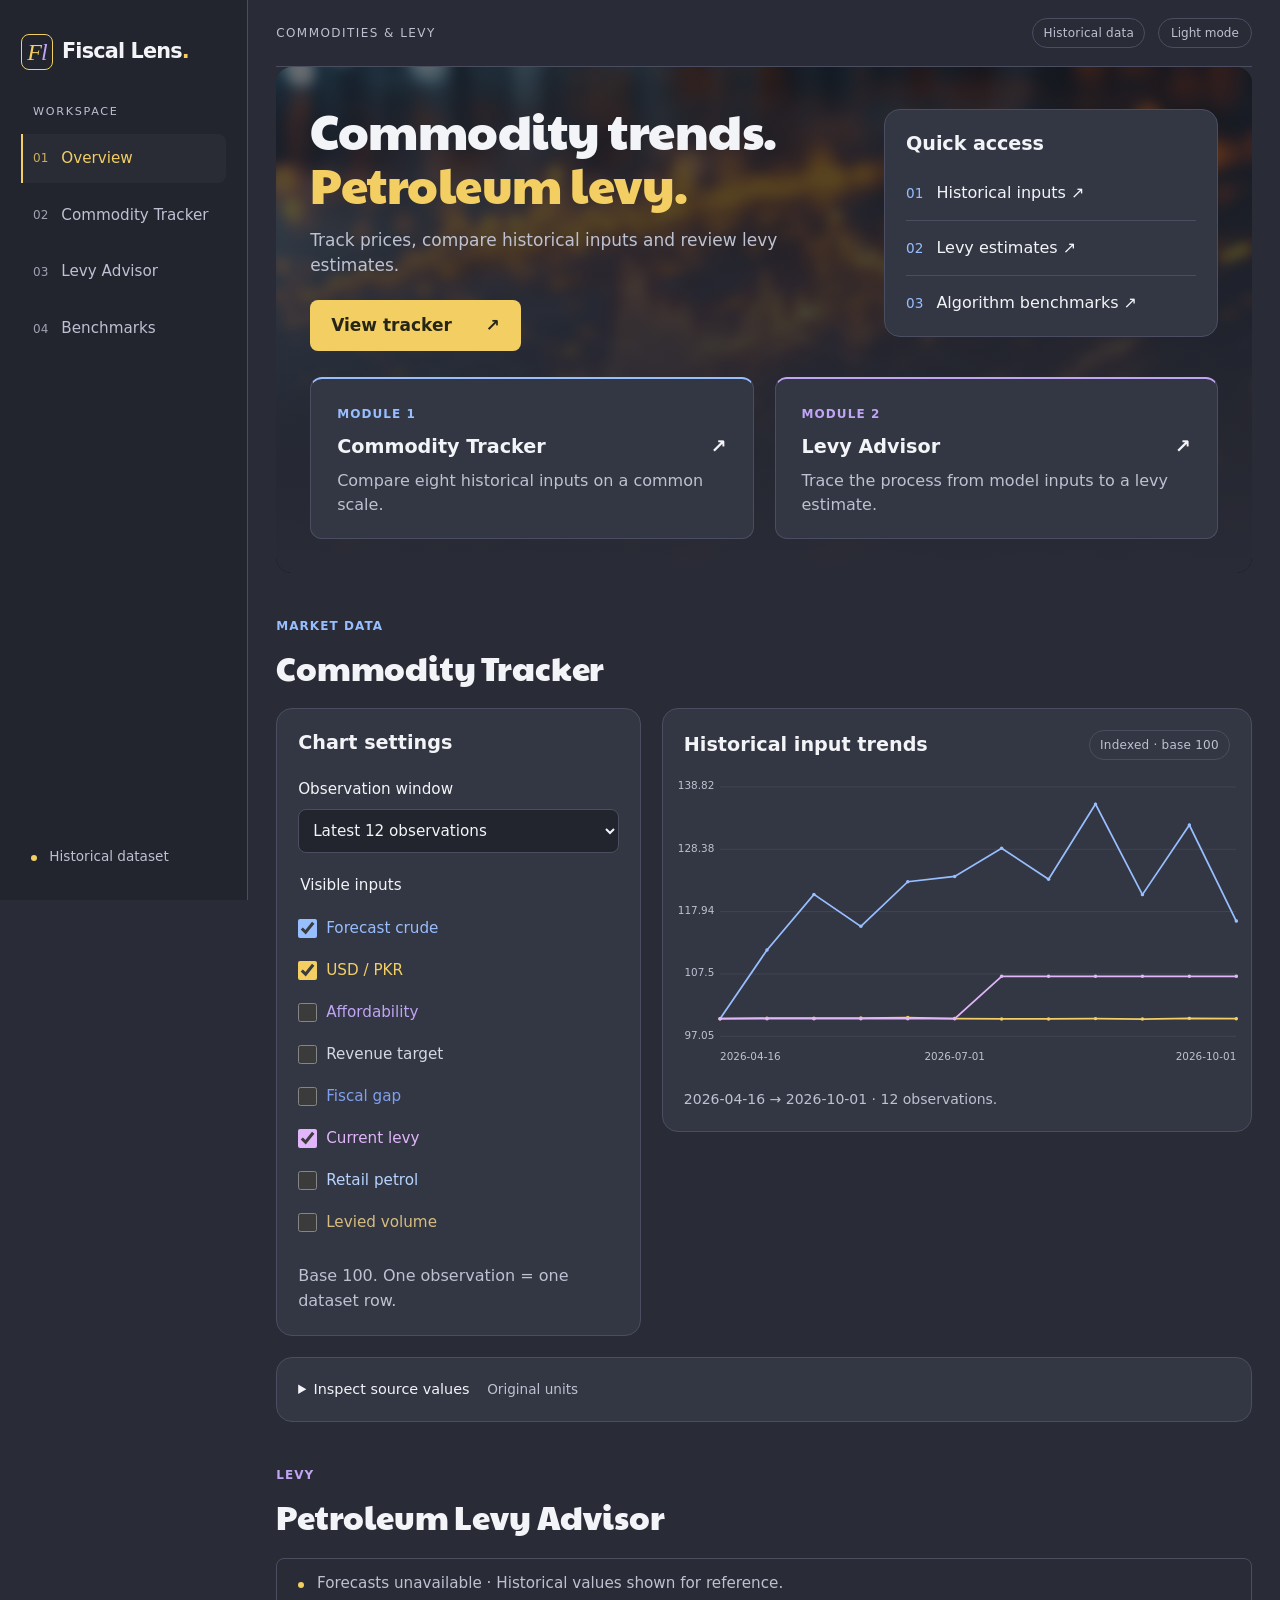
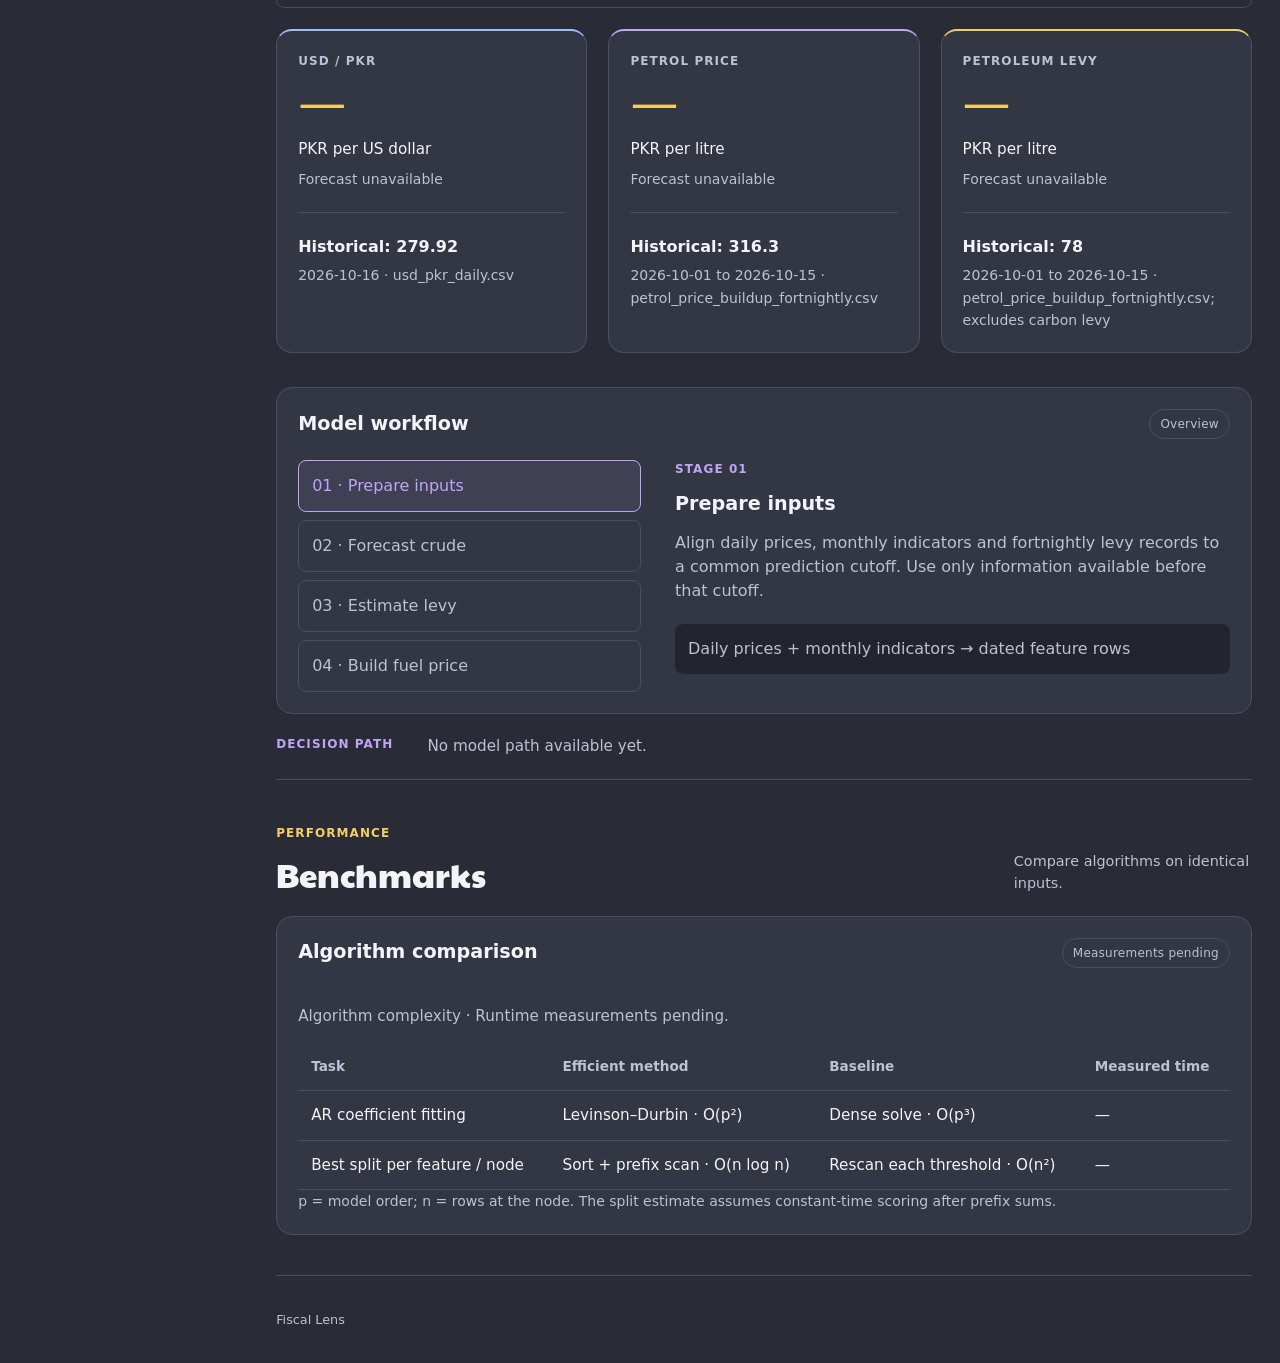
==== commit bb0f4a80: "Added theme toggle, smoother transitions, updated layout, and improved hero and heading fonts for re" ====
--- a/index.html
+++ b/index.html
@@ -3,228 +3,69 @@
 <head>
   <meta charset="utf-8">
   <meta name="viewport" content="width=device-width, initial-scale=1">
-  <title>Fiscal Lens</title>
-  <link rel="stylesheet" href="base.css">
-  <link rel="stylesheet" href="layout.css">
-  <link rel="stylesheet" href="components.css">
+  <meta name="theme-color" content="#292b36">
+  <title>Fiscal Lens · Commodity & levy insights</title>
+  <!-- STYLE ENTRY: edit tokens in base.css, grids in layout.css, features in components.css. -->
+
+
+
+  <link rel="stylesheet" href="styles.css">
+  <!-- DATA FIRST: plain scripts also work when index.html is opened directly. -->
+   <script>try{var t=localStorage.getItem('theme');if(t)document.documentElement.dataset.theme=t}catch(e){}</script>
+  <script src="data.js" defer></script>
+  <script src="app.js" defer></script>
 </head>
 <body>
+<!-- KEYBOARD ACCESS: becomes visible when focused with Tab. -->
+<a class="skip-link" href="#main">Skip to content</a>
 <div class="shell">
-
-  <!-- ============ SIDEBAR ============ -->
+  <!-- NAVIGATION: add an anchor here when adding a section with a matching ID. -->
   <aside class="sidebar">
-    <a class="brand" href="#overview"><span class="brand-mark"></span>Fiscal Lens</a>
-    <nav class="nav" aria-label="Sections">
-      <a href="#overview" class="is-active">Overview</a>
-      <a href="#tracker">Commodity Tracker</a>
-      <a href="#levy">Levy Advisor</a>
-      <a href="#benchmarks">Benchmarks</a>
+    <a class="brand" href="#overview"><span class="brand-mark" aria-hidden="true">F<span>l</span></span>Fiscal Lens<span class="brand-dot">.</span></a>
+    <p class="sidebar-label">WORKSPACE</p>
+    <nav class="nav" aria-label="Main navigation">
+      <a href="#overview" class="is-active" aria-current="location"><span>01</span>Overview</a>
+      <a href="#tracker"><span>02</span>Commodity Tracker</a>
+      <a href="#levy"><span>03</span>Levy Advisor</a>
+      <a href="#benchmarks"><span>04</span>Benchmarks</a>
     </nav>
+    <div class="sidebar-foot"><span class="status-dot"></span> Historical dataset</div>
   </aside>
-
-  <main class="main">
-
-    <!-- ============ OVERVIEW ============ -->
+  <main class="main" id="main" tabindex="-1">
+   <header class="topbar"><span>COMMODITIES & LEVY</span><div class="topbar-right"><span class="status">Historical data</span><button id="theme-toggle" class="theme-toggle" type="button">Light mode</button></div></header>
+    <!-- OVERVIEW: the hero uses 1.618:1 columns; the smaller side explains the workflow. -->
     <section id="overview" class="section hero">
       <div class="hero-banner">
-        <h1>Forecast-led guidance for petroleum levy decisions</h1>
-        <p class="hero-lede">Fiscal Lens forecasts commodity prices and turns them into a recommended petroleum levy, balancing what households can afford against revenue targets and IMF commitments.</p>
+        <div><h1>Commodity trends.<br><em>Petroleum levy.</em></h1><p class="hero-lede">Track prices, compare historical inputs and review levy estimates.</p><a class="btn" href="#tracker">View tracker <span aria-hidden="true">↗</span></a></div>
+        <aside class="hero-note"><h2>Quick access</h2><div class="overview-links"><a href="#tracker"><span>01</span>Historical inputs ↗</a><a href="#levy"><span>02</span>Levy estimates ↗</a><a href="#benchmarks"><span>03</span>Algorithm benchmarks ↗</a></div></aside>
       </div>
-      <div class="hero-modules">
-        <a class="module-card cobalt" href="#tracker">
-          <h3>Commodity Tracker</h3>
-          <p class="muted">Forecasts oil, gold and other commodity prices from historical data, with the accuracy of every forecast reported.</p>
-          <div class="chips"><span class="chip">ARI time-series model</span><span class="chip">Levinson-Durbin</span><span class="chip">Automatic order selection</span></div>
-        </a>
-        <a class="module-card saffron" href="#levy">
-          <h3>Levy Advisor</h3>
-          <p class="muted">Recommends a levy band from forecast prices, affordability and fiscal targets, and shows how it reached the decision.</p>
-          <div class="chips"><span class="chip">Decision tree</span><span class="chip">Gini impurity</span><span class="chip">Transparent reasoning</span></div>
-        </a>
+      <!-- MODULE LINKS: compact entry points, with stable blue/purple feature identities. -->
+      <div class="hero-modules"><a class="module-card cobalt" href="#tracker"><span class="eyebrow">MODULE 1</span><h3>Commodity Tracker <span aria-hidden="true">↗</span></h3><p>Compare eight historical inputs on a common scale.</p></a><a class="module-card purple" href="#levy"><span class="eyebrow">MODULE 2</span><h3>Levy Advisor <span aria-hidden="true">↗</span></h3><p>Trace the process from model inputs to a levy estimate.</p></a></div>
+    </section>
+    <!-- TRACKER: controls occupy 38.2% and the chart 61.8% of available column space. -->
+    <section id="tracker" class="section">
+      <div class="section-head"><div><p class="eyebrow blue">MARKET DATA</p><h2>Commodity Tracker</h2></div></div>
+      <div class="workspace">
+        <aside class="panel controls"><h3>Chart settings</h3><label class="field" for="window">Observation window<select id="window"><option value="12">Latest 12 observations</option><option value="24">Latest 24 observations</option><option value="0">All observations</option></select></label><fieldset><legend>Visible inputs</legend><div id="legend" class="legend"></div></fieldset><p class="small-note">Base 100. One observation = one dataset row.</p></aside>
+        <div class="panel chart-panel"><div class="panel-title"><h3>Historical input trends</h3><span class="badge">Indexed · base 100</span></div><div class="chart"><svg id="chart" viewBox="0 0 1000 520" role="img" aria-label="Selected historical inputs indexed to 100"></svg></div><p class="small-note" id="chart-note" aria-live="polite"></p></div>
       </div>
+      <!-- RAW VALUES: native details works with keyboard; table preserves original units. -->
+      <details class="panel data-details"><summary>Inspect source values <span class="muted">Original units</span></summary><div class="table-wrap" tabindex="0" role="region" aria-label="Historical source values"><table><caption>Values for the selected inputs and observation window</caption><thead><tr><th scope="col">Date</th><th scope="col">Input</th><th scope="col">Value</th><th scope="col">Unit</th></tr></thead><tbody id="values"></tbody></table></div></details>
     </section>
-
-    <!-- ============ MODULE 1: COMMODITY TRACKER ============ -->
-    <section id="tracker" class="section">
-      <div class="section-head">
-        <span class="module-tag tag-cobalt">Module 1</span>
-        <h2>Commodity Tracker</h2>
-        <p class="muted">Choose a commodity and a forecast horizon. The model selects its own parameters from the data and reports its accuracy.</p>
-      </div>
-
-      <div class="workspace">
-        <!-- controls -->
-        <form class="panel accent-cobalt" id="trackerForm" onsubmit="return false">
-          <div class="field">
-            <label for="commodity">Commodity</label>
-            <select id="commodity">
-              <option value="crude_oil">Crude oil (Brent)</option>
-              <option value="gold">Gold</option>
-              <option value="copper">Copper</option>
-              <option value="natural_gas">Natural gas</option>
-            </select>
-          </div>
-          <div class="field">
-            <label for="horizon">Forecast horizon <output id="horizonOut">12 months</output></label>
-            <input type="range" id="horizon" min="1" max="36" value="12">
-          </div>
-          <button type="button" class="btn" id="runForecast">Run forecast</button>
-        </form>
-
-        <div class="stack">
-          <div class="panel">
-            <div class="panel-title"><h3>Price forecast</h3><span class="muted" id="forecastUnit">USD per barrel</span></div>
-            <div class="chart" id="forecastChart">
-              <!-- JS: draw history, forecast line and confidence band here (canvas or svg) -->
-              <div class="chart-empty">Select a commodity and run the forecast to view the projection.</div>
-            </div>
-            <div class="legend"><span><i class="hist"></i>History</span><span><i class="fc"></i>Forecast</span><span><i class="band"></i>Uncertainty range</span></div>
-          </div>
-
-          <!-- Shown after "Run forecast": JS removes the hidden attribute -->
-          <div class="stack" id="modelInfo" hidden>
-            <div class="panel">
-              <div class="panel-title"><h3>Selected model</h3><span class="muted">Parameters chosen automatically from the data</span></div>
-              <div class="stat-row">
-                <div class="stat"><b id="statOrder">4</b><span>AR order (p)</span></div>
-                <div class="stat"><b id="statDiff">1</b><span>Differencing (d)</span></div>
-                <div class="stat"><b id="statNext">$84.20</b><span>Next-month forecast</span></div>
-              </div>
-              <p class="muted" id="modelNote" style="margin-top:12px">The series was differenced once to remove the price trend. Orders 1 to 12 were then compared, and the one with the lowest <span id="critName">AIC</span> score was selected.</p>
-            </div>
-
-            <div class="panel">
-              <div class="panel-title"><h3>Model accuracy</h3><span class="muted" id="accuracyNote">Validated on the most recent 12 months, excluded from fitting</span></div>
-              <div class="stat-row">
-                <div class="stat"><b id="statMape">2.8%</b><span>Average error (MAPE)</span></div>
-                <div class="stat"><b id="statRmse">$3.10</b><span>RMSE</span></div>
-                <div class="stat"><b id="statMae">$2.40</b><span>MAE</span></div>
-              </div>
-            </div>
-
-            <div class="panel">
-              <div class="panel-title"><h3>Order selection</h3><span class="muted">Information criterion by order; lower is better</span></div>
-              <!-- JS: one <div> per order, set height by score, add class "best" to the minimum -->
-              <div class="bars" id="orderBars" aria-label="Score for each AR order">
-                <div style="height:100%"></div><div style="height:78%"></div><div style="height:55%"></div>
-                <div class="best" style="height:34%"></div><div style="height:41%"></div><div style="height:47%"></div>
-                <div style="height:52%"></div><div style="height:58%"></div>
-              </div>
-            </div>
-          </div>
-        </div>
-      </div>
+    <!-- OUTPUTS: cards are generated from PREDICTIONS; no model runs in this frontend. -->
+    <section id="levy" class="section">
+      <div class="section-head"><div><p class="eyebrow purple-text">LEVY</p><h2>Petroleum Levy Advisor</h2></div></div>
+      <div class="notice"><span class="status-dot"></span> Forecasts unavailable · Historical values shown for reference.</div>
+      <div id="cards" class="cards"></div>
+      <!-- WALKTHROUGH: edit STEPS in app.js; buttons are created automatically. -->
+      <div class="panel process"><div class="panel-title"><h3>Model workflow</h3><span class="badge">Overview</span></div><div class="process-grid"><div id="steps" class="steps" role="group" aria-label="Model workflow stages"></div><div class="step-content" aria-live="polite"><p class="eyebrow" id="step-number"></p><h3 id="step-title"></h3><p id="step-copy"></p><p id="step-visual" class="step-visual"></p></div></div></div>
+      <!-- EXTENSION: replace this content with an actual exported tree path when available. -->
+      <div class="extension" id="decision-path"><span class="eyebrow purple-text">DECISION PATH</span><p>No model path available yet.</p></div>
     </section>
-
-    <!-- ============ MODULE 2: LEVY ADVISOR ============ -->
-    <section id="levy" class="section">
-      <div class="section-head">
-        <span class="module-tag tag-saffron">Module 2</span>
-        <h2>Petroleum Levy Advisor</h2>
-        <p class="muted">Set the market and fiscal conditions. The decision tree assigns a levy band and shows the reasoning behind it.</p>
-      </div>
-
-      <div class="workspace">
-        <form class="panel accent-saffron levy-form" id="levyForm" onsubmit="return false">
-          <div class="field">
-            <label for="crudeForecast">Forecast crude price <output id="crudeOut">85 USD</output></label>
-            <input type="range" id="crudeForecast" min="40" max="150" value="85">
-          </div>
-          <div class="field">
-            <label for="affordability">Affordability index <output id="affordOut">0.55</output></label>
-            <input type="range" id="affordability" min="0" max="1" step="0.01" value="0.55">
-          </div>
-          <div class="field">
-            <label for="fiscalTarget">Revenue target <output id="fiscalOut">1.2 trillion</output></label>
-            <input type="range" id="fiscalTarget" min="0.5" max="3" step="0.1" value="1.2">
-          </div>
-          <div class="field">
-            <label for="region">Fuel type</label>
-            <select id="region"><option>Petrol</option><option>Diesel</option><option>Kerosene</option></select>
-          </div>
-          <button type="button" class="btn saffron" id="runAdvisor">Generate recommendation</button>
-        </form>
-
-        <div class="stack">
-          <div class="panel">
-            <div class="panel-title"><h3>Recommended levy</h3><span class="muted" id="levyUnit">per litre</span></div>
-            <div class="levy-value" id="levyValue">PKR 60</div>
-            <div class="band-scale" id="levyBands" aria-label="Levy bands">
-              <span>Low</span><span class="is-on">Moderate</span><span>High</span><span>Very high</span>
-            </div>
-          </div>
-
-          <div class="two-col">
-            <div class="panel">
-              <div class="panel-title"><h3>Pump price build-up</h3></div>
-              <!-- JS: set each span width as a % of the final price -->
-              <div class="buildup" id="buildup" role="img" aria-label="Breakdown of the pump price">
-                <span class="seg-crude" style="width:46%"></span><span class="seg-refine" style="width:9%"></span>
-                <span class="seg-freight" style="width:6%"></span><span class="seg-margin" style="width:8%"></span>
-                <span class="seg-tax" style="width:9%"></span><span class="seg-levy" style="width:22%"></span>
-              </div>
-              <div class="keys">
-                <span><i class="seg-crude"></i>Crude</span><span><i class="seg-refine"></i>Refining</span>
-                <span><i class="seg-freight"></i>Freight</span><span><i class="seg-margin"></i>Margins</span>
-                <span><i class="seg-tax"></i>Taxes</span><span><i class="seg-levy"></i>Levy</span>
-              </div>
-            </div>
-            <div class="panel">
-              <div class="panel-title"><h3>Decision path</h3></div>
-              <!-- JS: one <li> per node on the prediction path; last one gets class "leaf" -->
-              <ol class="path" id="decisionPath">
-                <li>Forecast crude price above 80?  Yes</li>
-                <li>Affordability index below 0.6?  Yes</li>
-                <li>Revenue target above 1.0 trillion?  Yes</li>
-                <li class="leaf">Levy band: Moderate</li>
-              </ol>
-            </div>
-          </div>
-        </div>
-      </div>
-    </section>
-
-    <!-- ============ BENCHMARKS ============ -->
-    <section id="benchmarks" class="section">
-      <div class="section-head">
-        <h2>Benchmarks</h2>
-        <p class="muted">Each efficient algorithm is compared with a brute-force baseline on identical data. Timings are measured by the C++ backend.</p>
-      </div>
-
-      <div class="two-col">
-        <div class="panel">
-          <div class="panel-title"><h3>Fitting AR coefficients</h3><span class="big-o">O(p²) vs O(p³)</span></div>
-          <div class="race" id="raceAR">
-            <div class="race-row"><span>Levinson-Durbin</span><div class="race-bar"><span style="width:8%"></span></div><span>0.4 ms</span></div>
-            <div class="race-row"><span>Normal equations</span><div class="race-bar"><span class="slow" style="width:72%"></span></div><span>3.6 ms</span></div>
-          </div>
-        </div>
-        <div class="panel">
-          <div class="panel-title"><h3>Finding the best split</h3><span class="big-o">O(n log n) vs O(n²)</span></div>
-          <div class="race" id="raceSplit">
-            <div class="race-row"><span>Sort, then scan</span><div class="race-bar"><span style="width:12%"></span></div><span>1.1 ms</span></div>
-            <div class="race-row"><span>Unsorted scan</span><div class="race-bar"><span class="slow" style="width:85%"></span></div><span>8.5 ms</span></div>
-          </div>
-        </div>
-      </div>
-
-      <div class="panel" style="margin-top:20px">
-        <div class="panel-title"><h3>Where each technique is used</h3></div>
-        <div class="table-wrap">
-          <table>
-            <thead><tr><th>Module</th><th>Technique</th><th>Why it is here</th><th>Complexity</th></tr></thead>
-            <tbody>
-              <tr><td>Tracker</td><td>Dynamic programming</td><td>Each AR order reuses the previous order's solution</td><td>O(p max²) for all orders</td></tr>
-              <tr><td>Tracker</td><td>Matrix solve</td><td>Brute-force baseline to compare against</td><td>O(p³) per order</td></tr>
-              <tr><td>Advisor</td><td>Greedy recursion</td><td>Each split is the best local choice, building a binary tree</td><td>O(n log n) per feature per node</td></tr>
-            </tbody>
-          </table>
-        </div>
-      </div>
-    </section>
-
+    <!-- BENCHMARKS: no invented runtimes; replace dashes only after measuring the backend. -->
+    <section id="benchmarks" class="section"><div class="section-head"><div><p class="eyebrow">PERFORMANCE</p><h2>Benchmarks</h2></div><p>Compare algorithms on identical inputs.</p></div><div class="panel"><div class="panel-title"><h3>Algorithm comparison</h3><span class="badge">Measurements pending</span></div><div class="table-wrap" tabindex="0" role="region" aria-label="Algorithm benchmarks"><table><caption>Algorithm complexity · Runtime measurements pending.</caption><thead><tr><th scope="col">Task</th><th scope="col">Efficient method</th><th scope="col">Baseline</th><th scope="col">Measured time</th></tr></thead><tbody><tr><td>AR coefficient fitting</td><td>Levinson–Durbin · O(p²)</td><td>Dense solve · O(p³)</td><td>—</td></tr><tr><td>Best split per feature / node</td><td>Sort + prefix scan · O(n log n)</td><td>Rescan each threshold · O(n²)</td><td>—</td></tr></tbody></table></div><p class="small-note">p = model order; n = rows at the node. The split estimate assumes constant-time scoring after prefix sums.</p></div></section>
+    <footer>Fiscal Lens</footer>
   </main>
 </div>
-<script src="js/app.js"></script>
 </body>
-</html>+</html>
--- a/styles.css
+++ b/styles.css
@@ -0,0 +1,13 @@
+@import url('./base.css');
+@import url('./layout.css');
+@import url('./components.css');
+
+@media (hover: hover) and (pointer: fine) {
+  body {
+    cursor: url("./assets/cursor.png") 5 6, auto;
+  }
+
+  a, button, summary, select, input[type="checkbox"] {
+    cursor: pointer;
+  }
+}
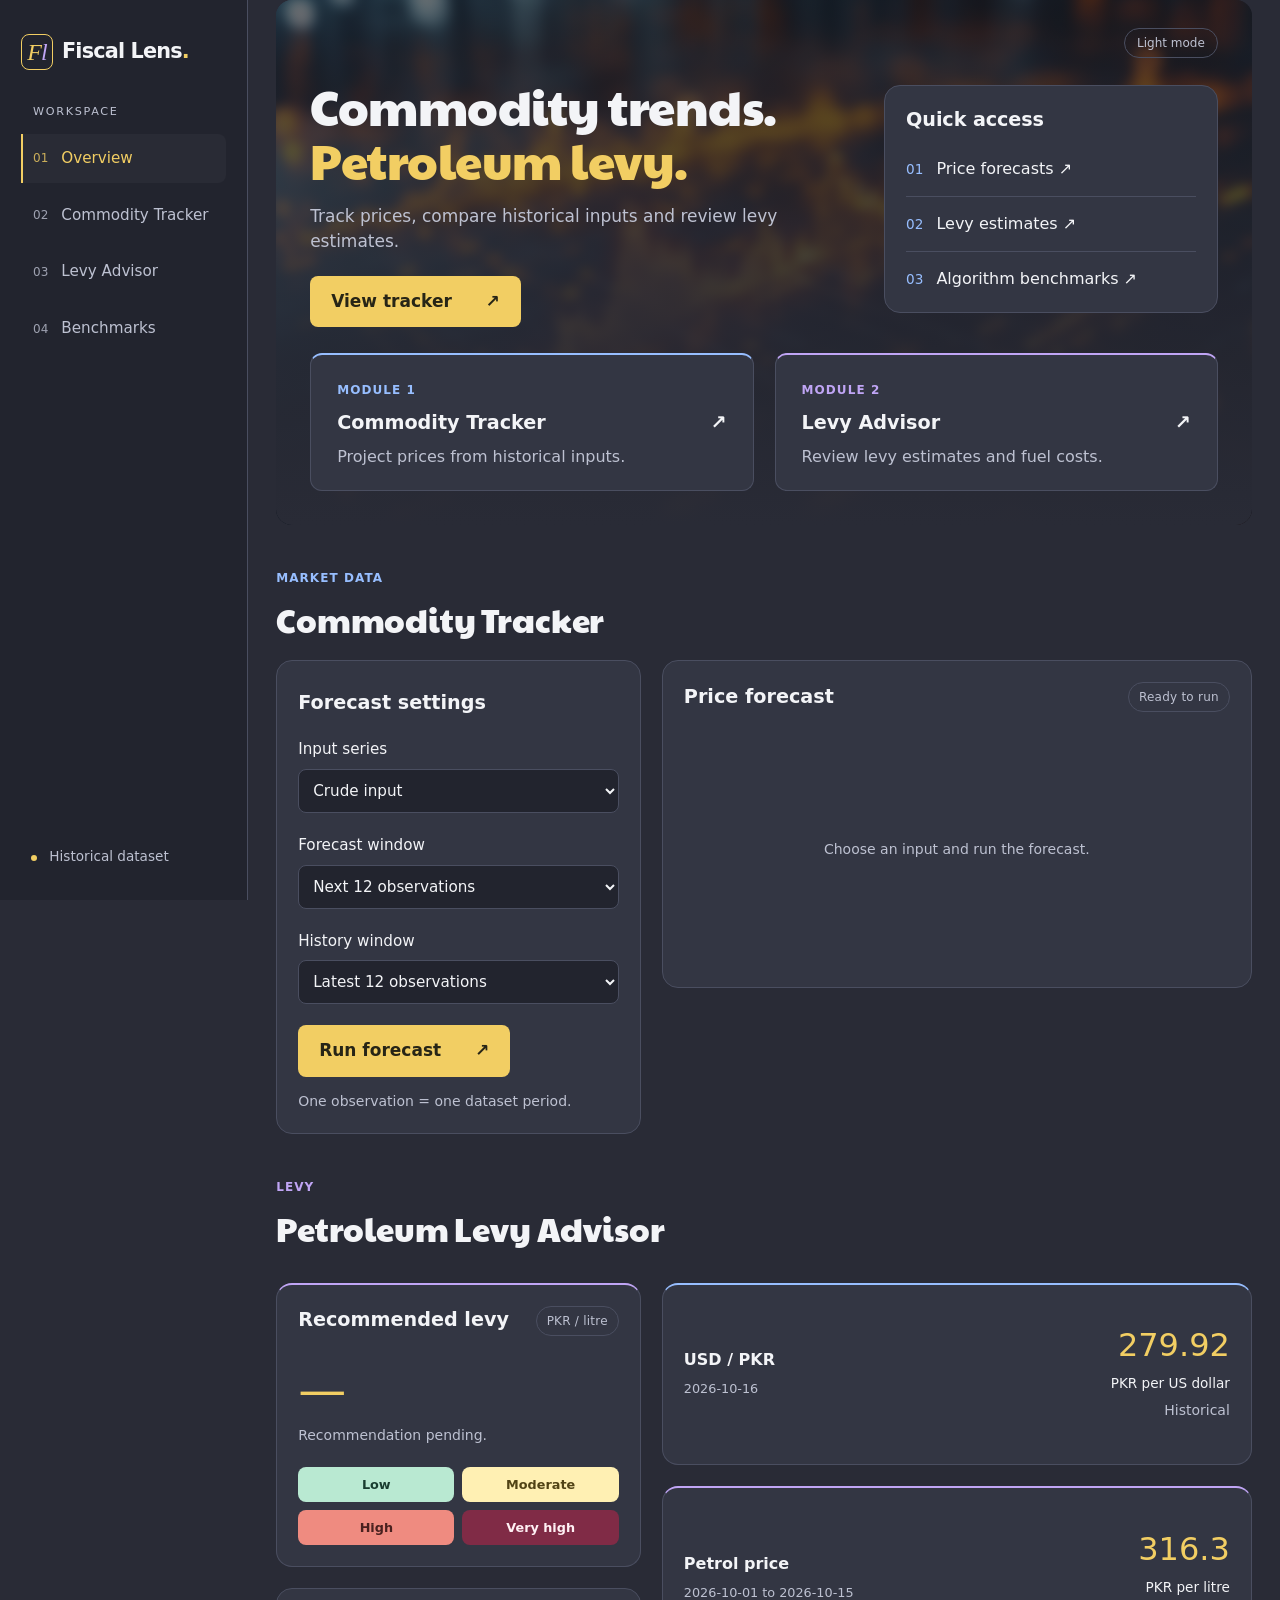
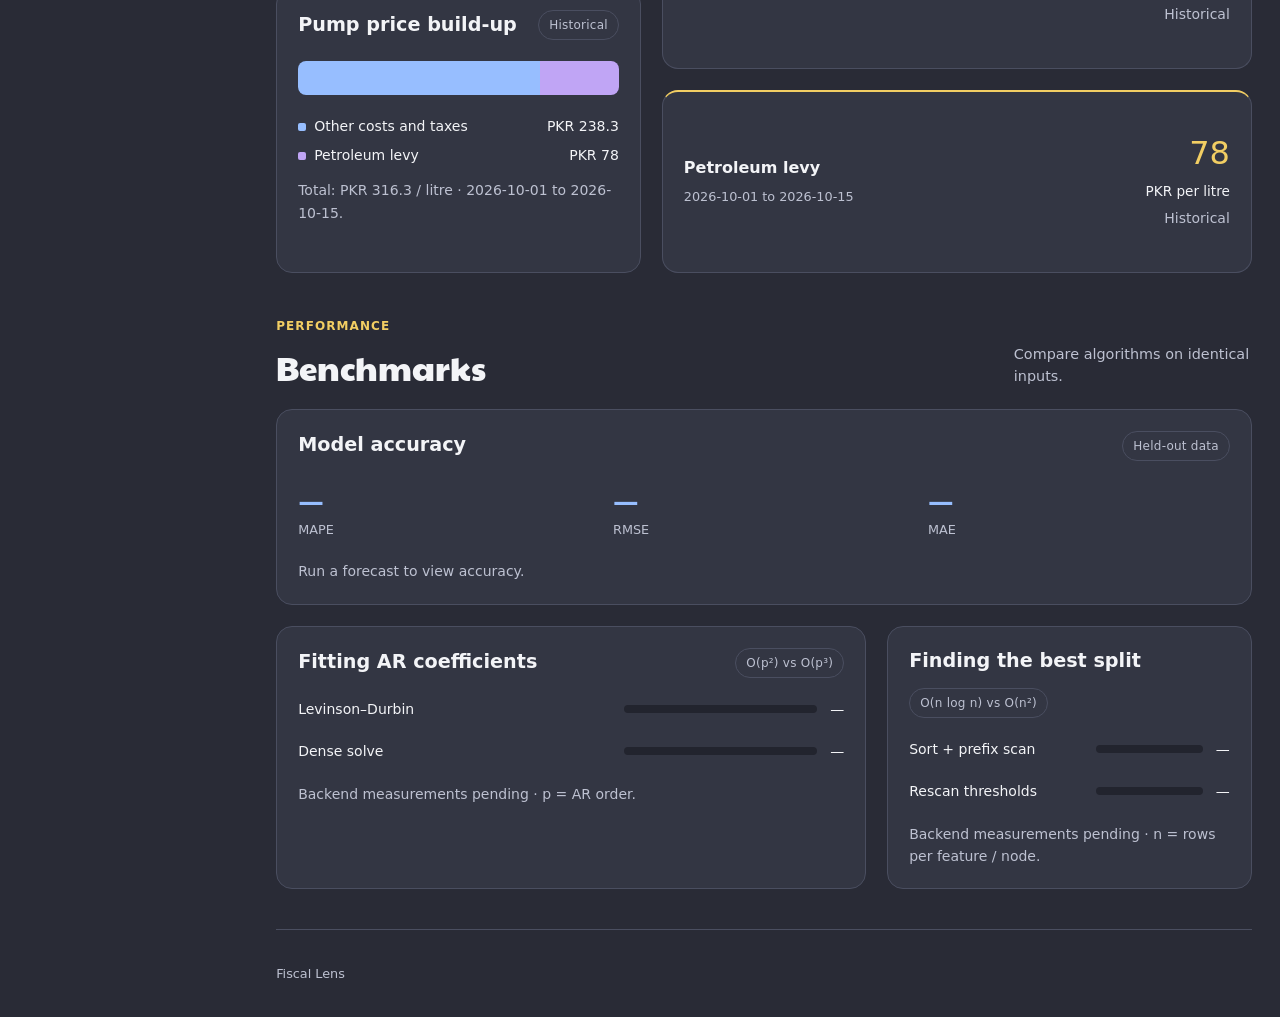
==== commit 534190da: "Updated frontend" ====
--- a/index.html
+++ b/index.html
@@ -5,21 +5,14 @@
   <meta name="viewport" content="width=device-width, initial-scale=1">
   <meta name="theme-color" content="#292b36">
   <title>Fiscal Lens · Commodity & levy insights</title>
-  <!-- STYLE ENTRY: edit tokens in base.css, grids in layout.css, features in components.css. -->
-
-
-
   <link rel="stylesheet" href="styles.css">
-  <!-- DATA FIRST: plain scripts also work when index.html is opened directly. -->
-   <script>try{var t=localStorage.getItem('theme');if(t)document.documentElement.dataset.theme=t}catch(e){}</script>
+  <script>try{var t=localStorage.getItem('theme');if(t)document.documentElement.dataset.theme=t}catch(e){}</script>
   <script src="data.js" defer></script>
   <script src="app.js" defer></script>
 </head>
 <body>
-<!-- KEYBOARD ACCESS: becomes visible when focused with Tab. -->
 <a class="skip-link" href="#main">Skip to content</a>
 <div class="shell">
-  <!-- NAVIGATION: add an anchor here when adding a section with a matching ID. -->
   <aside class="sidebar">
     <a class="brand" href="#overview"><span class="brand-mark" aria-hidden="true">F<span>l</span></span>Fiscal Lens<span class="brand-dot">.</span></a>
     <p class="sidebar-label">WORKSPACE</p>
@@ -32,38 +25,76 @@
     <div class="sidebar-foot"><span class="status-dot"></span> Historical dataset</div>
   </aside>
   <main class="main" id="main" tabindex="-1">
-   <header class="topbar"><span>COMMODITIES & LEVY</span><div class="topbar-right"><span class="status">Historical data</span><button id="theme-toggle" class="theme-toggle" type="button">Light mode</button></div></header>
-    <!-- OVERVIEW: the hero uses 1.618:1 columns; the smaller side explains the workflow. -->
     <section id="overview" class="section hero">
+      <div class="hero-tools"><button id="theme-toggle" class="theme-toggle" type="button">Light mode</button></div>
       <div class="hero-banner">
         <div><h1>Commodity trends.<br><em>Petroleum levy.</em></h1><p class="hero-lede">Track prices, compare historical inputs and review levy estimates.</p><a class="btn" href="#tracker">View tracker <span aria-hidden="true">↗</span></a></div>
-        <aside class="hero-note"><h2>Quick access</h2><div class="overview-links"><a href="#tracker"><span>01</span>Historical inputs ↗</a><a href="#levy"><span>02</span>Levy estimates ↗</a><a href="#benchmarks"><span>03</span>Algorithm benchmarks ↗</a></div></aside>
+        <aside class="hero-note"><h2>Quick access</h2><div class="overview-links"><a href="#tracker"><span>01</span>Price forecasts ↗</a><a href="#levy"><span>02</span>Levy estimates ↗</a><a href="#benchmarks"><span>03</span>Algorithm benchmarks ↗</a></div></aside>
       </div>
-      <!-- MODULE LINKS: compact entry points, with stable blue/purple feature identities. -->
-      <div class="hero-modules"><a class="module-card cobalt" href="#tracker"><span class="eyebrow">MODULE 1</span><h3>Commodity Tracker <span aria-hidden="true">↗</span></h3><p>Compare eight historical inputs on a common scale.</p></a><a class="module-card purple" href="#levy"><span class="eyebrow">MODULE 2</span><h3>Levy Advisor <span aria-hidden="true">↗</span></h3><p>Trace the process from model inputs to a levy estimate.</p></a></div>
+      <div class="hero-modules"><a class="module-card cobalt" href="#tracker"><span class="eyebrow">MODULE 1</span><h3>Commodity Tracker <span aria-hidden="true">↗</span></h3><p>Project prices from historical inputs.</p></a><a class="module-card purple" href="#levy"><span class="eyebrow">MODULE 2</span><h3>Levy Advisor <span aria-hidden="true">↗</span></h3><p>Review levy estimates and fuel costs.</p></a></div>
     </section>
-    <!-- TRACKER: controls occupy 38.2% and the chart 61.8% of available column space. -->
     <section id="tracker" class="section">
       <div class="section-head"><div><p class="eyebrow blue">MARKET DATA</p><h2>Commodity Tracker</h2></div></div>
-      <div class="workspace">
-        <aside class="panel controls"><h3>Chart settings</h3><label class="field" for="window">Observation window<select id="window"><option value="12">Latest 12 observations</option><option value="24">Latest 24 observations</option><option value="0">All observations</option></select></label><fieldset><legend>Visible inputs</legend><div id="legend" class="legend"></div></fieldset><p class="small-note">Base 100. One observation = one dataset row.</p></aside>
-        <div class="panel chart-panel"><div class="panel-title"><h3>Historical input trends</h3><span class="badge">Indexed · base 100</span></div><div class="chart"><svg id="chart" viewBox="0 0 1000 520" role="img" aria-label="Selected historical inputs indexed to 100"></svg></div><p class="small-note" id="chart-note" aria-live="polite"></p></div>
+      <div class="forecast-workspace">
+        <aside class="panel forecast-settings">
+          <h3>Forecast settings</h3>
+          <label class="field" for="forecastInput">Input series<select id="forecastInput"><option value="forecast_crude_price">Crude input</option><option value="usd_pkr">USD / PKR</option><option value="retail_petrol_price">Retail petrol</option></select></label>
+          <label class="field" for="forecastHorizon">Forecast window<select id="forecastHorizon"><option value="12">Next 12 observations</option><option value="24">Next 24 observations</option></select></label>
+          <label class="field" for="window">History window<select id="window"><option value="12">Latest 12 observations</option><option value="24">Latest 24 observations</option><option value="0">All observations</option></select></label>
+          <button class="btn" id="runForecast" type="button">Run forecast <span aria-hidden="true">↗</span></button>
+          <p class="small-note forecast-period-note">One observation = one dataset period.</p>
+        </aside>
+        <div class="forecast-stack">
+          <div class="panel" id="forecastPanel" aria-busy="false">
+            <div class="panel-title"><h3>Price forecast</h3><span class="badge" id="forecastUnit">Ready to run</span></div>
+            <p class="forecast-idle small-note" id="chartIdle">Choose an input and run the forecast.</p>
+            <div id="chartProgress" hidden><ol id="forecastSteps" class="forecast-steps" aria-label="Forecast progress"></ol></div>
+            <div class="chart" id="forecastPlot" hidden><svg id="forecastSvg" viewBox="0 0 1000 520" role="img" aria-label="Historical values and forecast"></svg></div>
+            <div id="forecastLegend" class="forecast-legend" hidden><span><i></i>History</span><span><i class="projection"></i>Forecast</span></div>
+            <p id="runSummary" class="small-note" role="status" aria-live="polite"></p>
+          </div>
+          <div id="modelInfo" class="forecast-stack" hidden>
+            <div class="panel"><div class="panel-title"><h3>Selected model</h3><span class="badge">ARI · Levinson–Durbin</span></div>
+              <div class="forecast-stats"><div><b id="statOrder">—</b><span>AR order (p)</span></div><div><b id="statDiff">—</b><span>Differencing (d)</span></div><div><b id="statNext">—</b><span>Next observation</span></div></div>
+              <p id="modelNote" class="small-note"></p>
+            </div>
+          </div>
+        </div>
       </div>
-      <!-- RAW VALUES: native details works with keyboard; table preserves original units. -->
-      <details class="panel data-details"><summary>Inspect source values <span class="muted">Original units</span></summary><div class="table-wrap" tabindex="0" role="region" aria-label="Historical source values"><table><caption>Values for the selected inputs and observation window</caption><thead><tr><th scope="col">Date</th><th scope="col">Input</th><th scope="col">Value</th><th scope="col">Unit</th></tr></thead><tbody id="values"></tbody></table></div></details>
     </section>
-    <!-- OUTPUTS: cards are generated from PREDICTIONS; no model runs in this frontend. -->
     <section id="levy" class="section">
       <div class="section-head"><div><p class="eyebrow purple-text">LEVY</p><h2>Petroleum Levy Advisor</h2></div></div>
-      <div class="notice"><span class="status-dot"></span> Forecasts unavailable · Historical values shown for reference.</div>
-      <div id="cards" class="cards"></div>
-      <!-- WALKTHROUGH: edit STEPS in app.js; buttons are created automatically. -->
-      <div class="panel process"><div class="panel-title"><h3>Model workflow</h3><span class="badge">Overview</span></div><div class="process-grid"><div id="steps" class="steps" role="group" aria-label="Model workflow stages"></div><div class="step-content" aria-live="polite"><p class="eyebrow" id="step-number"></p><h3 id="step-title"></h3><p id="step-copy"></p><p id="step-visual" class="step-visual"></p></div></div></div>
-      <!-- EXTENSION: replace this content with an actual exported tree path when available. -->
-      <div class="extension" id="decision-path"><span class="eyebrow purple-text">DECISION PATH</span><p>No model path available yet.</p></div>
+      <div class="levy-workspace">
+        <aside class="forecast-stack">
+          <div class="panel levy-recommendation"><div class="panel-title"><h3>Recommended levy</h3><span class="badge">PKR / litre</span></div>
+            <div class="metric" id="levyValue">—</div><p id="levyRecommendationNote" class="small-note">Awaiting regression-tree output.</p>
+            <div class="levy-band-scale" aria-label="Levy bands"><span data-band="low">Low</span><span data-band="moderate">Moderate</span><span data-band="high">High</span><span data-band="very-high">Very high</span></div>
+          </div>
+          <div class="panel"><div class="panel-title"><h3>Pump price build-up</h3><span class="badge">Historical</span></div>
+            <div id="buildup" class="price-buildup" role="img" aria-label="Historical pump price breakdown"></div>
+            <dl id="buildupKeys" class="buildup-keys"></dl><p id="buildupNote" class="small-note"></p>
+          </div>
+        </aside>
+        <div id="cards" class="cards levy-reference-cards"></div>
+      </div>
     </section>
-    <!-- BENCHMARKS: no invented runtimes; replace dashes only after measuring the backend. -->
-    <section id="benchmarks" class="section"><div class="section-head"><div><p class="eyebrow">PERFORMANCE</p><h2>Benchmarks</h2></div><p>Compare algorithms on identical inputs.</p></div><div class="panel"><div class="panel-title"><h3>Algorithm comparison</h3><span class="badge">Measurements pending</span></div><div class="table-wrap" tabindex="0" role="region" aria-label="Algorithm benchmarks"><table><caption>Algorithm complexity · Runtime measurements pending.</caption><thead><tr><th scope="col">Task</th><th scope="col">Efficient method</th><th scope="col">Baseline</th><th scope="col">Measured time</th></tr></thead><tbody><tr><td>AR coefficient fitting</td><td>Levinson–Durbin · O(p²)</td><td>Dense solve · O(p³)</td><td>—</td></tr><tr><td>Best split per feature / node</td><td>Sort + prefix scan · O(n log n)</td><td>Rescan each threshold · O(n²)</td><td>—</td></tr></tbody></table></div><p class="small-note">p = model order; n = rows at the node. The split estimate assumes constant-time scoring after prefix sums.</p></div></section>
+    <section id="benchmarks" class="section">
+      <div class="section-head"><div><p class="eyebrow">PERFORMANCE</p><h2>Benchmarks</h2></div><p>Compare algorithms on identical inputs.</p></div>
+            <div class="panel accuracy-panel"><div class="panel-title"><h3>Model accuracy</h3><span class="badge">Held-out data</span></div>
+              <div class="forecast-stats"><div><b id="statMape">—</b><span>MAPE</span></div><div><b id="statRmse">—</b><span>RMSE</span></div><div><b id="statMae">—</b><span>MAE</span></div></div>
+              <p id="accuracyNote" class="small-note" aria-live="polite">Run a forecast to view accuracy.</p>
+            </div>
+      <div class="benchmark-grid">
+        <div class="panel"><div class="panel-title"><h3>Fitting AR coefficients</h3><span class="badge">O(p²) vs O(p³)</span></div><div id="raceAR" class="benchmark-race">
+          <div class="benchmark-row"><span>Levinson–Durbin</span><span class="benchmark-track"><i></i></span><span>—</span></div>
+          <div class="benchmark-row"><span>Dense solve</span><span class="benchmark-track"><i class="baseline"></i></span><span>—</span></div>
+        </div><p class="small-note">Backend measurements pending · p = AR order.</p></div>
+        <div class="panel"><div class="panel-title"><h3>Finding the best split</h3><span class="badge">O(n log n) vs O(n²)</span></div><div id="raceSplit" class="benchmark-race">
+          <div class="benchmark-row"><span>Sort + prefix scan</span><span class="benchmark-track"><i></i></span><span>—</span></div>
+          <div class="benchmark-row"><span>Rescan thresholds</span><span class="benchmark-track"><i class="baseline"></i></span><span>—</span></div>
+        </div><p class="small-note">Backend measurements pending · n = rows per feature / node.</p></div>
+      </div>
+    </section>
     <footer>Fiscal Lens</footer>
   </main>
 </div>
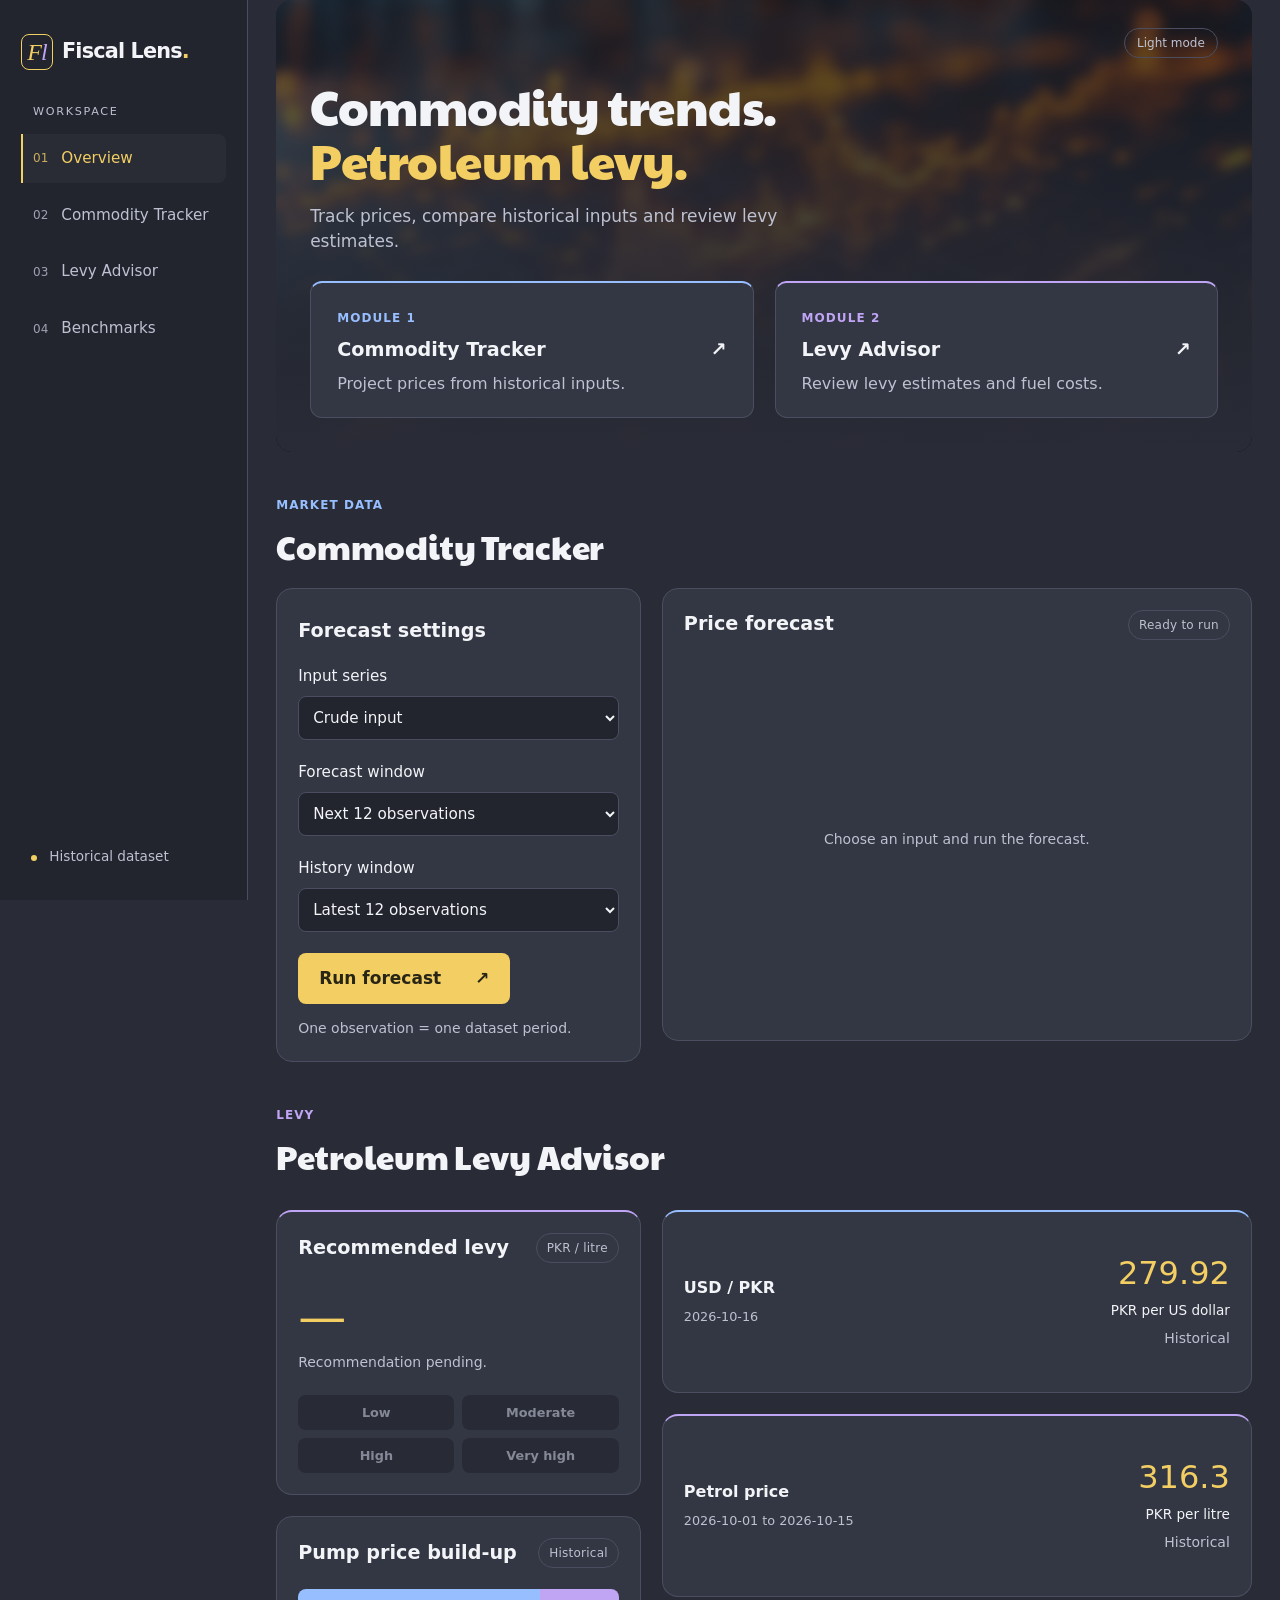
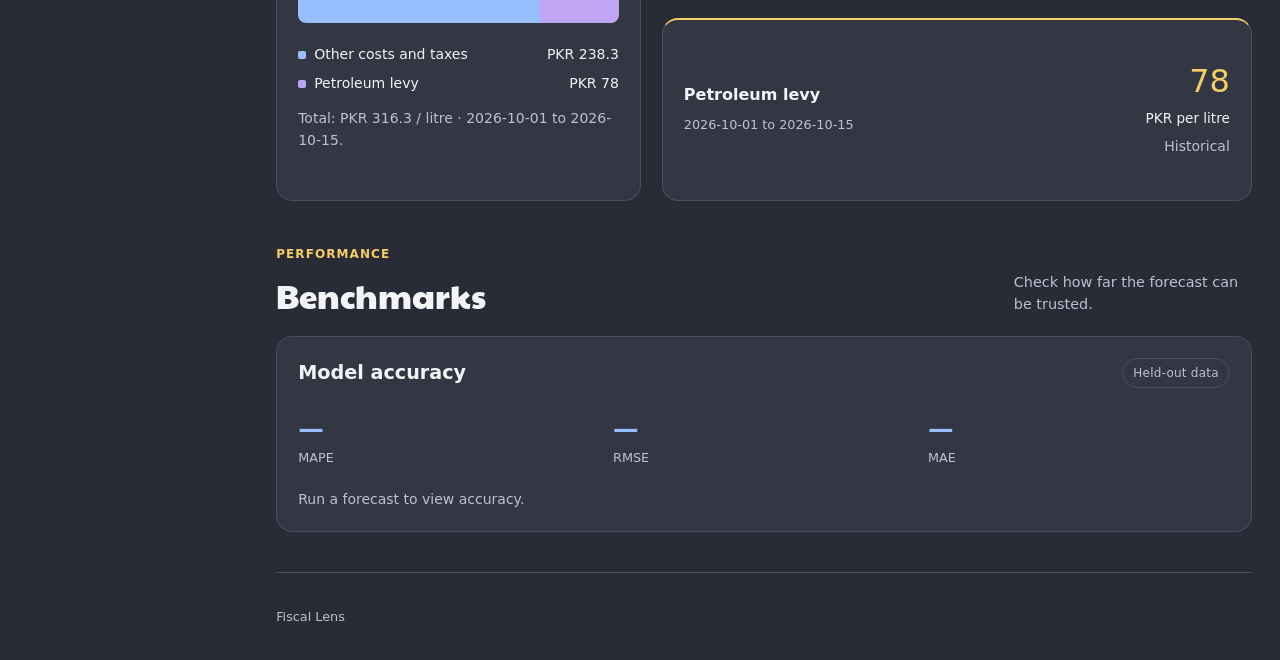
==== commit b1232af0: "Altered redundant features" ====
--- a/index.html
+++ b/index.html
@@ -28,8 +28,7 @@
     <section id="overview" class="section hero">
       <div class="hero-tools"><button id="theme-toggle" class="theme-toggle" type="button">Light mode</button></div>
       <div class="hero-banner">
-        <div><h1>Commodity trends.<br><em>Petroleum levy.</em></h1><p class="hero-lede">Track prices, compare historical inputs and review levy estimates.</p><a class="btn" href="#tracker">View tracker <span aria-hidden="true">↗</span></a></div>
-        <aside class="hero-note"><h2>Quick access</h2><div class="overview-links"><a href="#tracker"><span>01</span>Price forecasts ↗</a><a href="#levy"><span>02</span>Levy estimates ↗</a><a href="#benchmarks"><span>03</span>Algorithm benchmarks ↗</a></div></aside>
+        <div><h1>Commodity trends.<br><em>Petroleum levy.</em></h1><p class="hero-lede">Track prices, compare historical inputs and review levy estimates.</p></div>
       </div>
       <div class="hero-modules"><a class="module-card cobalt" href="#tracker"><span class="eyebrow">MODULE 1</span><h3>Commodity Tracker <span aria-hidden="true">↗</span></h3><p>Project prices from historical inputs.</p></a><a class="module-card purple" href="#levy"><span class="eyebrow">MODULE 2</span><h3>Levy Advisor <span aria-hidden="true">↗</span></h3><p>Review levy estimates and fuel costs.</p></a></div>
     </section>
@@ -79,24 +78,14 @@
       </div>
     </section>
     <section id="benchmarks" class="section">
-      <div class="section-head"><div><p class="eyebrow">PERFORMANCE</p><h2>Benchmarks</h2></div><p>Compare algorithms on identical inputs.</p></div>
+      <div class="section-head"><div><p class="eyebrow">PERFORMANCE</p><h2>Benchmarks</h2></div><p>Check how far the forecast can be trusted.</p></div>
             <div class="panel accuracy-panel"><div class="panel-title"><h3>Model accuracy</h3><span class="badge">Held-out data</span></div>
               <div class="forecast-stats"><div><b id="statMape">—</b><span>MAPE</span></div><div><b id="statRmse">—</b><span>RMSE</span></div><div><b id="statMae">—</b><span>MAE</span></div></div>
               <p id="accuracyNote" class="small-note" aria-live="polite">Run a forecast to view accuracy.</p>
             </div>
-      <div class="benchmark-grid">
-        <div class="panel"><div class="panel-title"><h3>Fitting AR coefficients</h3><span class="badge">O(p²) vs O(p³)</span></div><div id="raceAR" class="benchmark-race">
-          <div class="benchmark-row"><span>Levinson–Durbin</span><span class="benchmark-track"><i></i></span><span>—</span></div>
-          <div class="benchmark-row"><span>Dense solve</span><span class="benchmark-track"><i class="baseline"></i></span><span>—</span></div>
-        </div><p class="small-note">Backend measurements pending · p = AR order.</p></div>
-        <div class="panel"><div class="panel-title"><h3>Finding the best split</h3><span class="badge">O(n log n) vs O(n²)</span></div><div id="raceSplit" class="benchmark-race">
-          <div class="benchmark-row"><span>Sort + prefix scan</span><span class="benchmark-track"><i></i></span><span>—</span></div>
-          <div class="benchmark-row"><span>Rescan thresholds</span><span class="benchmark-track"><i class="baseline"></i></span><span>—</span></div>
-        </div><p class="small-note">Backend measurements pending · n = rows per feature / node.</p></div>
-      </div>
     </section>
     <footer>Fiscal Lens</footer>
   </main>
 </div>
 </body>
-</html>
+</html>
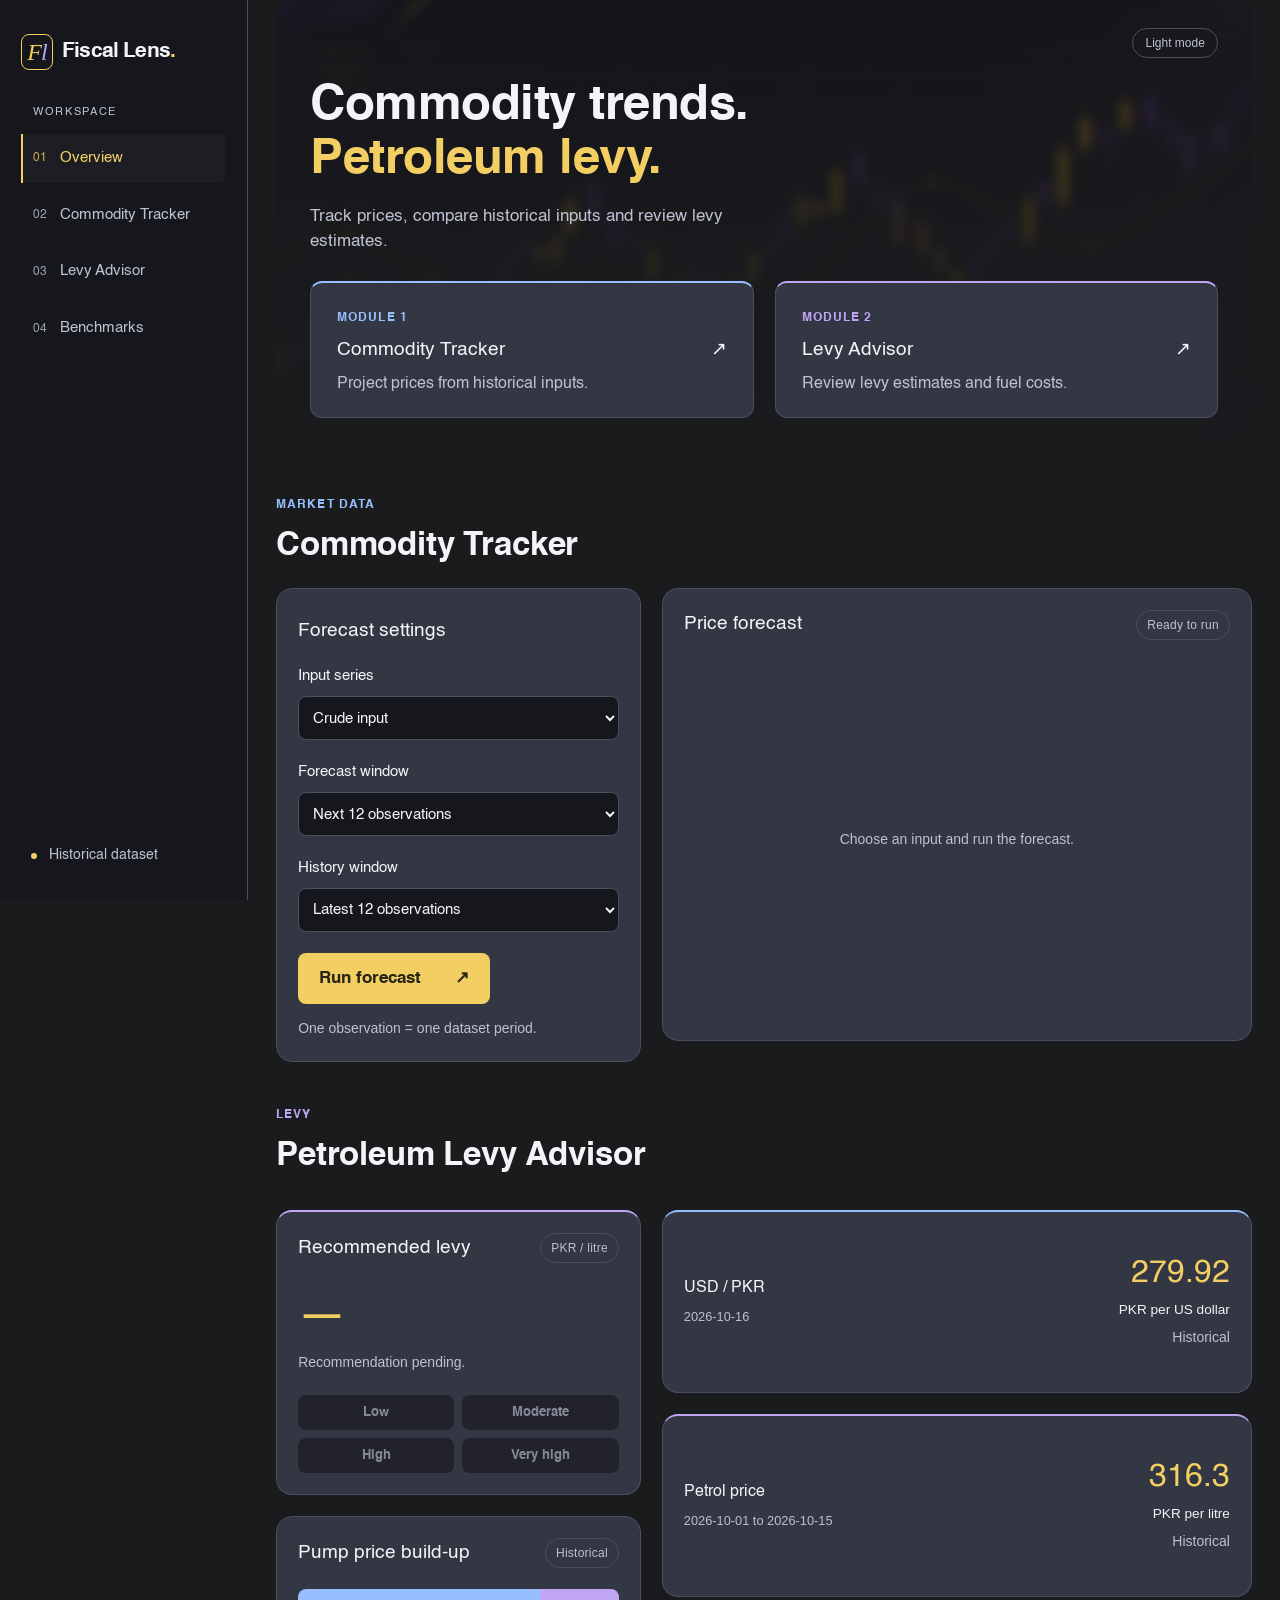
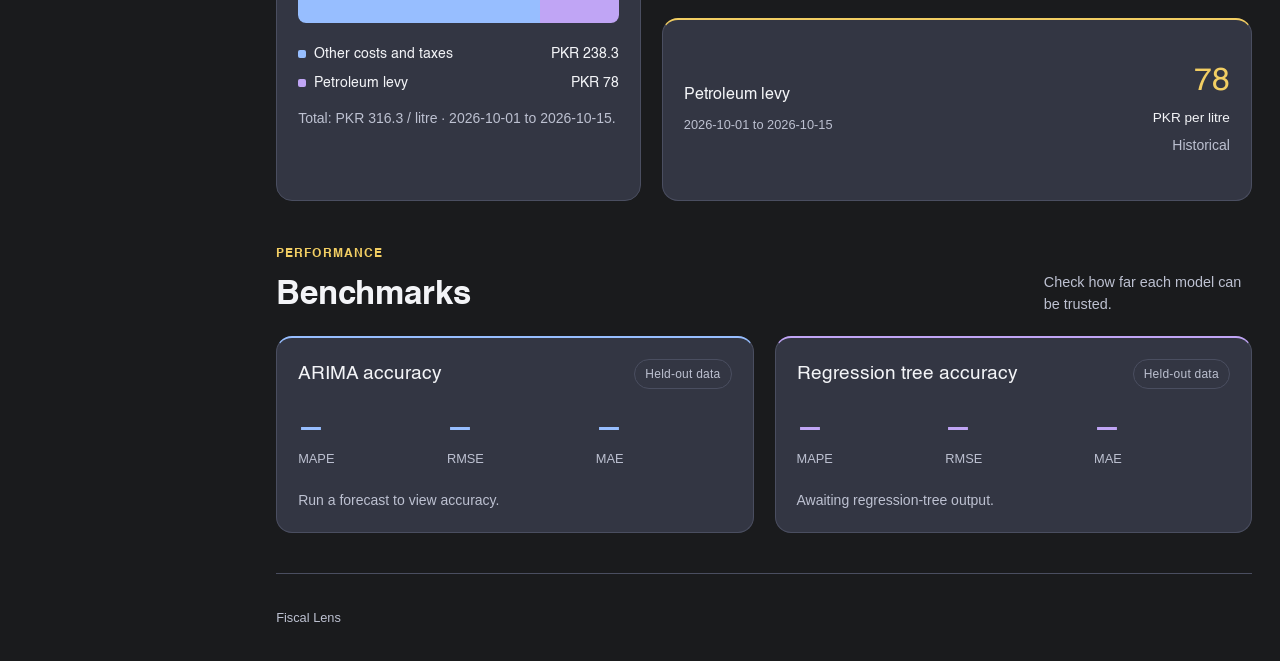
==== commit 5b247437: "Added fade in/out animations. updated the font and background. Added module 2's stats in benchmarks " ====
--- a/index.html
+++ b/index.html
@@ -77,12 +77,18 @@
         <div id="cards" class="cards levy-reference-cards"></div>
       </div>
     </section>
-    <section id="benchmarks" class="section">
-      <div class="section-head"><div><p class="eyebrow">PERFORMANCE</p><h2>Benchmarks</h2></div><p>Check how far the forecast can be trusted.</p></div>
-            <div class="panel accuracy-panel"><div class="panel-title"><h3>Model accuracy</h3><span class="badge">Held-out data</span></div>
-              <div class="forecast-stats"><div><b id="statMape">—</b><span>MAPE</span></div><div><b id="statRmse">—</b><span>RMSE</span></div><div><b id="statMae">—</b><span>MAE</span></div></div>
-              <p id="accuracyNote" class="small-note" aria-live="polite">Run a forecast to view accuracy.</p>
-            </div>
+<section id="benchmarks" class="section">
+      <div class="section-head"><div><p class="eyebrow">PERFORMANCE</p><h2>Benchmarks</h2></div><p>Check how far each model can be trusted.</p></div>
+      <div class="benchmark-grid">
+        <div class="panel accuracy-panel accuracy-arima"><div class="panel-title"><h3>ARIMA accuracy</h3><span class="badge">Held-out data</span></div>
+          <div class="forecast-stats"><div><b id="statMape">—</b><span>MAPE</span></div><div><b id="statRmse">—</b><span>RMSE</span></div><div><b id="statMae">—</b><span>MAE</span></div></div>
+          <p id="accuracyNote" class="small-note" aria-live="polite">Run a forecast to view accuracy.</p>
+        </div>
+        <div class="panel accuracy-panel accuracy-tree"><div class="panel-title"><h3>Regression tree accuracy</h3><span class="badge">Held-out data</span></div>
+          <div class="forecast-stats"><div><b id="treeMape">—</b><span>MAPE</span></div><div><b id="treeRmse">—</b><span>RMSE</span></div><div><b id="treeMae">—</b><span>MAE</span></div></div>
+          <p id="treeNote" class="small-note" aria-live="polite">Awaiting regression-tree output.</p>
+        </div>
+      </div>
     </section>
     <footer>Fiscal Lens</footer>
   </main>
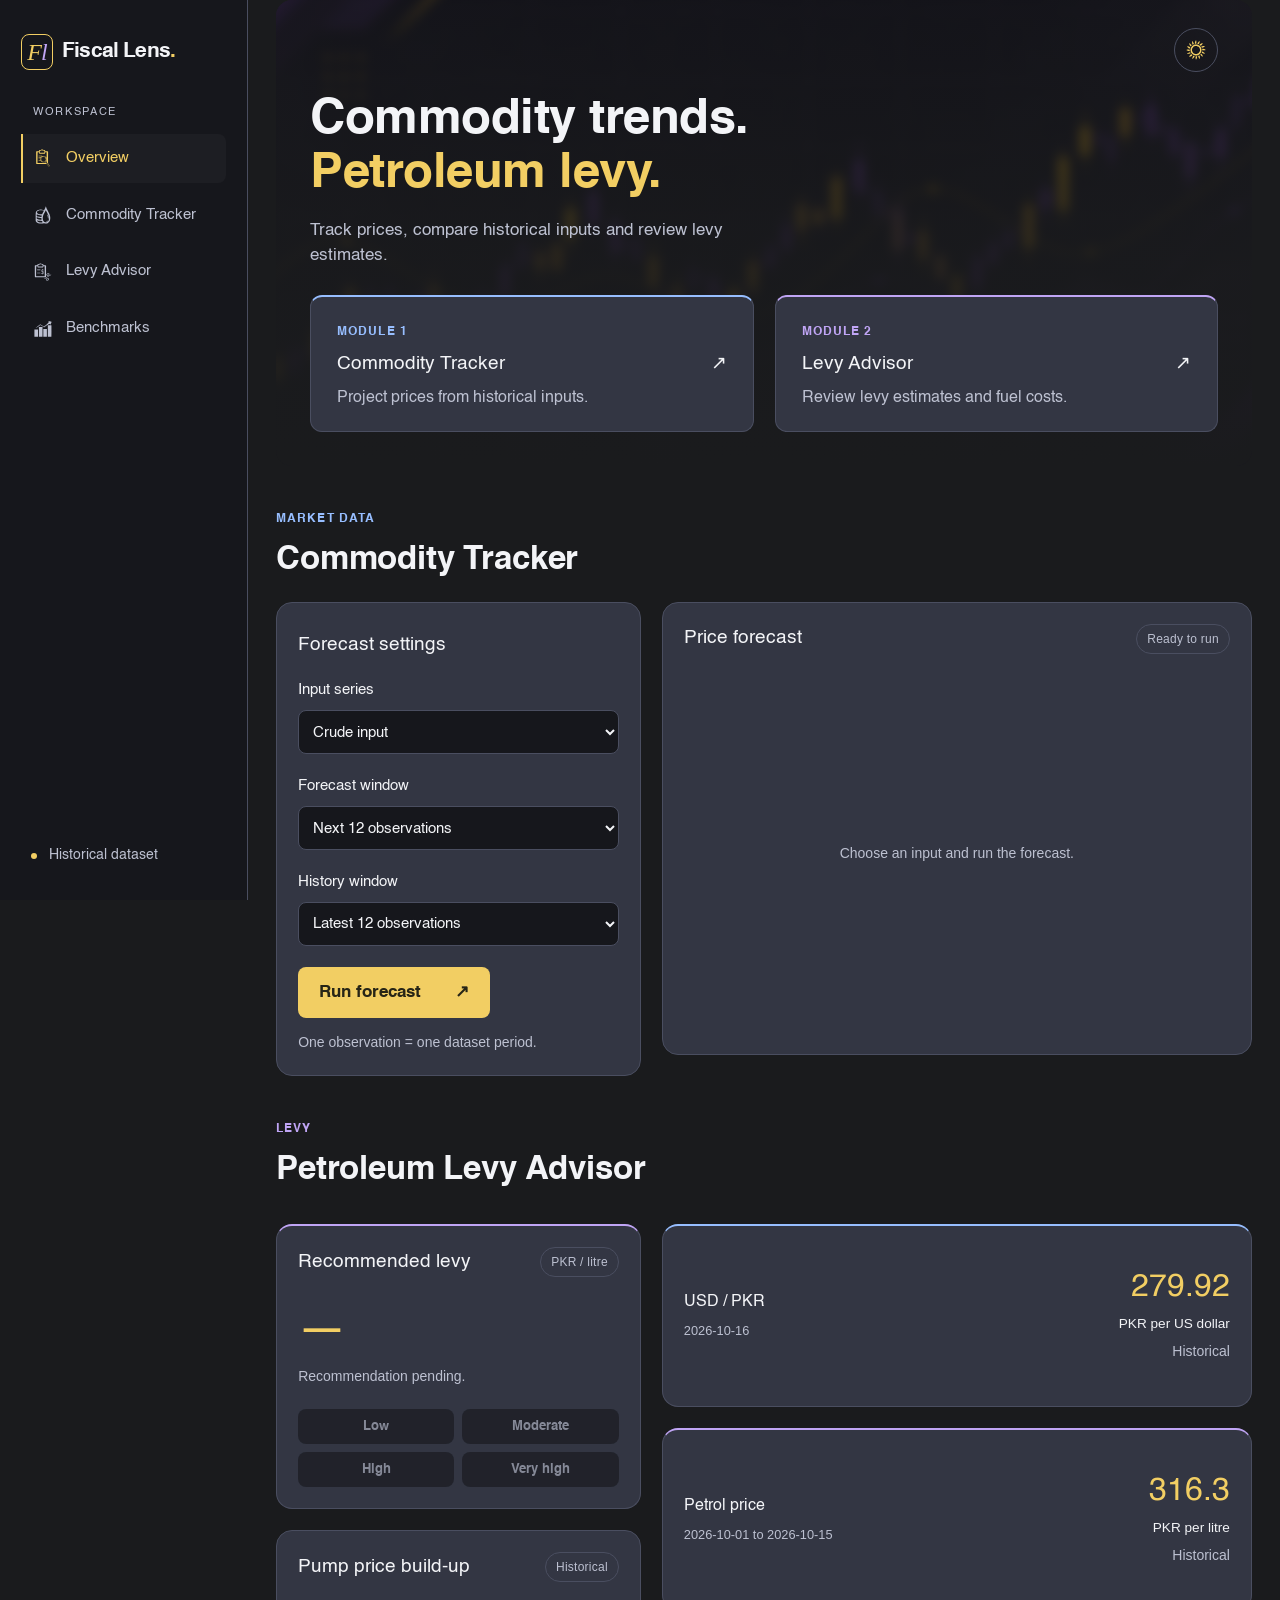
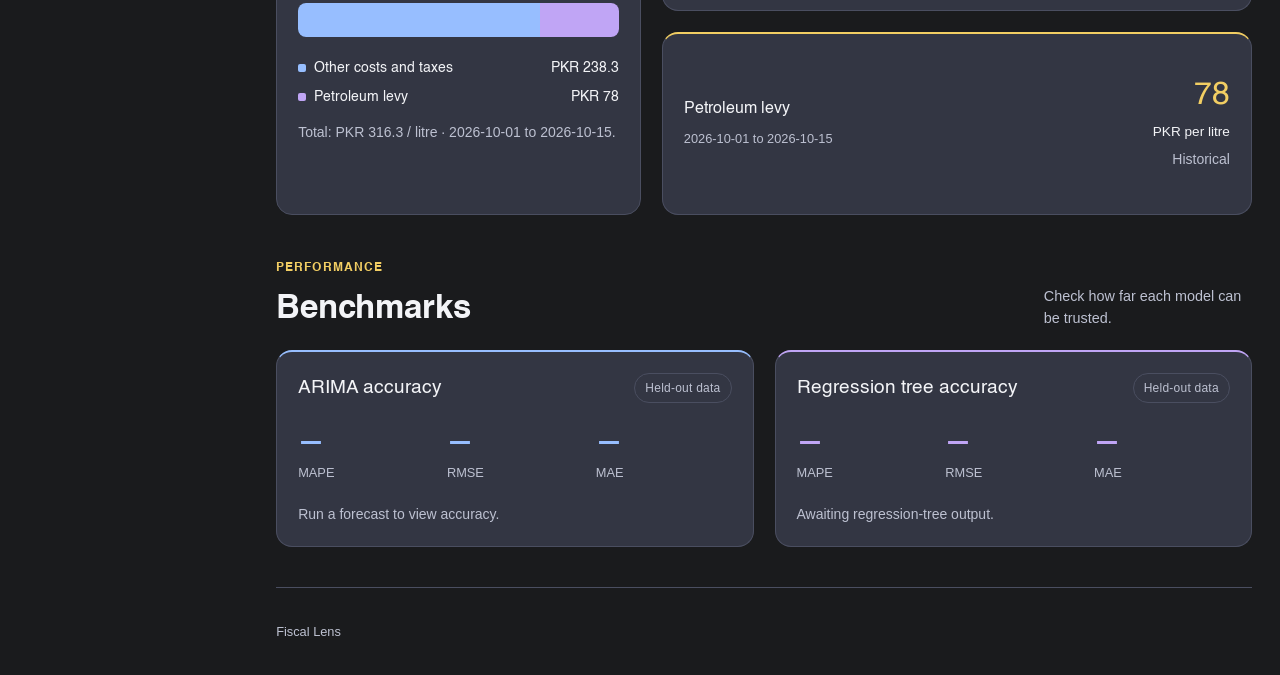
==== commit e84ac4d4: "added icon svgs" ====
--- a/index.html
+++ b/index.html
@@ -17,16 +17,16 @@
     <a class="brand" href="#overview"><span class="brand-mark" aria-hidden="true">F<span>l</span></span>Fiscal Lens<span class="brand-dot">.</span></a>
     <p class="sidebar-label">WORKSPACE</p>
     <nav class="nav" aria-label="Main navigation">
-      <a href="#overview" class="is-active" aria-current="location"><span>01</span>Overview</a>
-      <a href="#tracker"><span>02</span>Commodity Tracker</a>
-      <a href="#levy"><span>03</span>Levy Advisor</a>
-      <a href="#benchmarks"><span>04</span>Benchmarks</a>
+      <a href="#overview" class="is-active" aria-current="location"><svg class="nav-icon" aria-hidden="true" focusable="false" xmlns="http://www.w3.org/2000/svg" viewBox="0 0 24 24" fill="currentColor" xmlns:c2pa="http://c2pa.org/manifest"><metadata><c2pa:manifest>[base64]//[base64]/[base64]/[base64]/[base64]/3cyjxFA3Qo5S46fX0/ihY0VZ7mfb9KF703t5OjWDBWMA4GA1UdDwEB/wQEAwIHgDAVBgNVHSUEDjAMBgorBgEEAYPoXgIBMAwGA1UdEwEB/wQCMAAwHwYDVR0jBBgwFoAUzlHiBIFOZFsj+OPEz5o+nMHXXMIwCgYIKoZIzj0EAwMDZwAwZAIwMXMdFJ4BetLLVY7ORuE9noqbbAZOZn/aArXyTwFAZfKrPzxF2vPoJNf1+UCdg1XGAjBwX1zd9WGqYkqmL5SFqw1QySjr1zJfpJM9+1rdDwSPLMOPOjKuiXjoU/[base64]</c2pa:manifest></metadata><path fill-rule="evenodd" d="M18.99 22.22C18.94 22.16 18.44 21.57 17.89 20.91C17.33 20.24 16.79 19.6 16.68 19.48L16.47 19.26L10.37 19.26L4.28 19.26L4.09 19.1L3.9 18.93L3.86 17.76C3.84 17.11 3.82 13.84 3.81 10.48L3.78 4.38L3.96 4.22C4.22 3.99 4.67 3.93 6.09 3.93L7.29 3.93L7.25 3.39C7.18 2.54 7.34 2.43 8.63 2.43C9.49 2.43 9.64 2.4 9.64 2.25C9.64 1.8 9.92 1.68 10.94 1.68C11.96 1.68 12.23 1.79 12.23 2.22C12.23 2.4 12.38 2.43 13.34 2.43C14.51 2.43 14.68 2.55 14.64 3.39L14.62 3.9L16.01 3.93C17.48 3.97 17.72 4.01 17.94 4.25L18.08 4.4L18.08 7.55C18.08 9.28 18.07 12.49 18.06 14.67L18.05 18.64L18.37 19.03C18.54 19.24 19.01 19.8 19.4 20.27C20.32 21.37 20.3 21.34 20.11 21.62C19.97 21.84 19.32 22.32 19.17 22.32C19.13 22.32 19.05 22.27 18.99 22.22ZM19.37 21.89C19.57 21.79 19.92 21.42 19.89 21.35C19.88 21.32 19.07 20.33 18.09 19.15C17.11 17.97 16.16 16.82 15.99 16.61C15.82 16.39 15.67 16.21 15.65 16.21C15.64 16.21 15.46 16.34 15.27 16.51C15.07 16.68 14.9 16.82 14.89 16.83C14.86 16.84 14.73 16.68 16.99 19.39C18 20.6 18.9 21.68 18.98 21.78C19.14 22 19.16 22 19.37 21.89ZM15.42 17.97C15.39 17.93 15.22 17.69 15.03 17.45C14.64 16.96 14.72 16.98 14.03 17.21C13.31 17.46 12.94 17.51 12.29 17.43C11.06 17.29 10.06 16.67 9.35 15.64L9.11 15.29L7.95 15.27L6.78 15.26L6.76 15.03C6.74 14.72 6.77 14.71 7.89 14.71C8.44 14.71 8.89 14.69 8.89 14.67C8.89 14.64 8.86 14.53 8.82 14.42C8.79 14.31 8.75 14.03 8.72 13.79L8.68 13.35L7.72 13.34L6.75 13.32L6.75 13.07L6.75 12.81L7.74 12.79L8.73 12.78L8.83 12.43C8.88 12.24 8.98 11.96 9.05 11.81C9.12 11.65 9.17 11.52 9.17 11.51C9.17 11.5 8.64 11.48 7.99 11.47C6.69 11.45 6.68 11.45 6.71 11.11L6.72 10.93L8.18 10.9C9.55 10.88 9.64 10.87 9.72 10.76C9.76 10.7 9.97 10.52 10.18 10.36C10.38 10.2 10.56 10.05 10.56 10.03C10.56 10 9.7 9.98 8.64 9.97L6.72 9.95L6.72 9.69L6.72 9.43L8.68 9.42C10.92 9.4 10.9 9.4 10.9 9.64C10.9 9.84 10.86 9.84 11.41 9.66C11.96 9.47 12.86 9.41 13.5 9.52C14.48 9.69 15.5 10.4 16.12 11.36C16.27 11.59 16.4 11.77 16.41 11.76C16.42 11.75 16.41 10.26 16.39 8.45L16.35 5.17L15.49 5.17L14.62 5.17L14.59 5.69C14.56 6.26 14.42 6.58 14.1 6.79C13.88 6.93 7.99 6.93 7.77 6.79C7.48 6.6 7.31 6.2 7.28 5.65L7.26 5.14L6.41 5.14L5.56 5.14L5.52 5.64C5.47 6.39 5.41 17.92 5.45 17.99C5.52 18.1 15.48 18.08 15.42 17.97ZM13.55 16.99C15.76 16.46 16.96 13.96 15.98 11.91C14.77 9.39 11.47 9.08 9.78 11.33C9.45 11.75 9.34 11.99 9.18 12.63C8.7 14.52 9.93 16.51 11.86 16.98C12.31 17.09 13.09 17.09 13.55 16.99ZM11.83 16.64C11.14 16.45 10.32 15.85 9.93 15.24C9.26 14.2 9.24 12.76 9.88 11.74C11.55 9.11 15.55 9.93 15.97 13C16.2 14.65 15.09 16.3 13.5 16.67C13.13 16.75 12.2 16.73 11.83 16.64ZM16.43 15.45L16.41 15.03L16.14 15.5C15.99 15.76 15.86 15.99 15.86 16.01C15.86 16.03 15.99 16.2 16.14 16.37L16.41 16.69L16.43 16.28C16.44 16.05 16.44 15.68 16.43 15.45ZM13.94 16.12C16.15 15.02 16.23 11.93 14.08 10.85C11.56 9.58 8.85 12.15 10.03 14.68C10.56 15.8 11.49 16.37 12.82 16.38L13.43 16.38L13.94 16.12ZM14.67 14.97C14.66 14.93 14.67 14.8 14.7 14.7C14.73 14.59 14.78 14.4 14.8 14.27C14.82 14.14 14.87 13.98 14.91 13.92C14.98 13.83 14.99 13.84 15.03 14.03C15.12 14.5 14.81 15.32 14.67 14.97ZM14.86 13.33C14.84 13.3 14.77 13.08 14.71 12.84C14.57 12.3 14.43 12.02 14.1 11.65C13.82 11.33 13.78 11.22 13.97 11.28C14.19 11.35 14.53 11.72 14.71 12.09C14.91 12.48 15.09 13.16 15.04 13.29C15 13.39 14.91 13.41 14.86 13.33ZM10.93 5.63C11.47 5.63 12.29 5.65 12.76 5.68C13.27 5.71 13.61 5.71 13.63 5.68C13.65 5.65 13.67 5.11 13.68 4.47L13.69 3.32L12.75 3.28C11.7 3.24 11.6 3.2 11.42 2.83C11.24 2.46 10.62 2.46 10.47 2.83C10.32 3.19 10.16 3.24 9.11 3.28L8.19 3.31L8.19 4.48C8.19 5.12 8.21 5.66 8.24 5.68C8.26 5.71 8.66 5.71 9.12 5.68C9.58 5.65 10.39 5.63 10.93 5.63Z"/></svg>Overview</a>
+      <a href="#tracker"><svg class="nav-icon" aria-hidden="true" focusable="false" xmlns="http://www.w3.org/2000/svg" viewBox="0 0 24 24" fill="currentColor" xmlns:c2pa="http://c2pa.org/manifest"><metadata><c2pa:manifest>[base64]/[base64]/[base64]/MIXFzdt/[base64]/[base64]/3cyjxFA3Qo5S46fX0/ihY0VZ7mfb9KF703t5OjWDBWMA4GA1UdDwEB/wQEAwIHgDAVBgNVHSUEDjAMBgorBgEEAYPoXgIBMAwGA1UdEwEB/wQCMAAwHwYDVR0jBBgwFoAUzlHiBIFOZFsj+OPEz5o+nMHXXMIwCgYIKoZIzj0EAwMDZwAwZAIwMXMdFJ4BetLLVY7ORuE9noqbbAZOZn/aArXyTwFAZfKrPzxF2vPoJNf1+UCdg1XGAjBwX1zd9WGqYkqmL5SFqw1QySjr1zJfpJM9+1rdDwSPLMOPOjKuiXjoU/[base64]/dDJ1sJQ5oXG02AI2X5qj8wrA00Hi8e+isDW2j4lFiQ=</c2pa:manifest></metadata><path fill-rule="evenodd" d="M7.71 22.26C5.71 22.04 4.27 21.22 3.6 19.89C3.24 19.18 3.21 18.8 3.22 14.54C3.22 8.67 3.26 8.44 4.44 7.24C4.85 6.83 5.05 6.68 5.54 6.42C7.83 5.24 10.35 5.17 12.76 6.23C13.05 6.36 13.32 6.45 13.36 6.43C13.44 6.38 14.12 4.97 14.37 4.31C14.57 3.8 14.74 3.34 15.16 2.13C15.36 1.56 15.43 1.57 15.64 2.17C16.47 4.63 17.08 5.94 18.6 8.55C19.59 10.24 19.93 11.14 20.5 13.47C20.88 15.04 20.79 17.32 20.29 18.64C19.91 19.66 19.22 20.55 18.22 21.33C17.21 22.12 16.66 22.32 15.46 22.32C14.55 22.32 14.1 22.23 13.59 21.96C13.25 21.77 13 21.74 12.8 21.84C12.11 22.21 9.39 22.43 7.71 22.26ZM10.72 20.87C11.78 20.62 11.79 20.62 11.41 20.13C11.26 19.93 11.05 19.62 10.94 19.42L10.74 19.06L9.05 19.02C8.12 19 7.18 18.95 6.97 18.92C6.76 18.88 6.4 18.82 6.18 18.78C5.96 18.74 5.6 18.66 5.39 18.6C4.82 18.44 4.77 18.45 4.82 18.69C4.91 19.07 5.18 19.54 5.49 19.85C6.4 20.72 9.07 21.24 10.72 20.87ZM16.5 20.61C17.27 20.43 18.15 19.66 18.59 18.76C19.39 17.16 19.39 15.17 18.57 12.58C18.38 11.96 17.45 9.99 16.98 9.19C16.61 8.58 15.98 7.41 15.74 6.92C15.61 6.64 15.46 6.41 15.41 6.41C15.37 6.41 15.09 6.88 14.76 7.5C14.45 8.1 14.11 8.74 14 8.92C13.67 9.48 12.65 11.55 12.43 12.12C12.17 12.78 11.94 13.74 11.78 14.72C11.4 17.25 12.14 19.4 13.74 20.38C14.25 20.69 15.67 20.81 16.5 20.61ZM16.14 20.4C15.88 20.25 16 20.04 16.81 19.21C17.24 18.78 17.62 18.44 17.65 18.46C17.77 18.53 17.78 18.86 17.68 19.18C17.46 19.88 16.52 20.63 16.14 20.4ZM10.04 17.74C10.29 17.69 10.3 17.64 10.2 16.9C10.15 16.54 10.12 16.14 10.12 16.01C10.11 15.63 10.12 15.63 9.07 15.6C7.47 15.54 6.05 15.27 4.98 14.82C4.64 14.67 4.48 14.63 4.45 14.68C4.4 14.76 4.42 16.09 4.47 16.34C4.55 16.74 6.67 17.47 8.5 17.74C8.77 17.77 9.86 17.77 10.04 17.74ZM18.05 16.26C18 16.06 17.92 15.57 17.89 15.17C17.81 14.26 17.69 13.57 17.51 13.06C17.2 12.18 17.06 11.31 17.23 11.31C17.48 11.31 17.99 12.14 18.28 13C18.65 14.12 18.72 15.63 18.42 16.29C18.22 16.73 18.17 16.72 18.05 16.26ZM10.04 14.33C10.12 14.31 10.19 14.23 10.2 14.16C10.22 14.09 10.31 13.7 10.41 13.29C10.51 12.88 10.58 12.53 10.56 12.51C10.54 12.49 10.02 12.48 9.41 12.47C7.77 12.47 6.54 12.19 5.07 11.5C4.6 11.28 4.47 11.25 4.43 11.31C4.38 11.39 4.41 12.7 4.47 13.09C4.5 13.29 4.8 13.45 5.81 13.78C7.11 14.22 9.37 14.5 10.04 14.33ZM10.87 11.02C11.04 10.96 11.09 10.88 11.23 10.51C11.41 10.02 11.83 9.21 12.47 8.11C12.72 7.69 12.93 7.3 12.93 7.26C12.93 6.97 11.48 6.42 10.56 6.37C10.3 6.36 9.91 6.32 9.7 6.29C9.39 6.24 9.17 6.24 8.71 6.31C8.38 6.36 8 6.41 7.87 6.41C7.74 6.41 7.48 6.45 7.3 6.49C6.07 6.8 5.14 7.42 4.76 8.17C4.52 8.64 4.62 9.13 5.06 9.68C5.7 10.45 6.37 10.79 7.78 11.05C8.35 11.15 10.59 11.13 10.87 11.02Z"/></svg>Commodity Tracker</a>
+      <a href="#levy"><svg class="nav-icon" aria-hidden="true" focusable="false" xmlns="http://www.w3.org/2000/svg" viewBox="0 0 24 24" fill="currentColor" xmlns:c2pa="http://c2pa.org/manifest"><metadata><c2pa:manifest>[base64]/[base64]/[base64]/vxvUtY97X2mOoceWcQIwB28IKiY3VybHgpc2VsZiNqdW1iZj1jMnBhLmFzc2VydGlvbnMvYzJwYS5oYXNoLmRhdGFkaGFzaFggeGR0qYM8rCTQRt0r3Pzvz/[base64]/[base64]/3cyjxFA3Qo5S46fX0/ihY0VZ7mfb9KF703t5OjWDBWMA4GA1UdDwEB/wQEAwIHgDAVBgNVHSUEDjAMBgorBgEEAYPoXgIBMAwGA1UdEwEB/wQCMAAwHwYDVR0jBBgwFoAUzlHiBIFOZFsj+OPEz5o+nMHXXMIwCgYIKoZIzj0EAwMDZwAwZAIwMXMdFJ4BetLLVY7ORuE9noqbbAZOZn/aArXyTwFAZfKrPzxF2vPoJNf1+UCdg1XGAjBwX1zd9WGqYkqmL5SFqw1QySjr1zJfpJM9+1rdDwSPLMOPOjKuiXjoU/[base64]/WIh5tv1Qi1i46gyZEhGTMFpJNVR2GcesrqUMHr26m7HU0=</c2pa:manifest></metadata><path fill-rule="evenodd" d="M16.44 22.24C15.82 22.02 15.49 21.55 15.54 20.94C15.67 19.32 18.27 18.42 18.96 19.76C19.64 21.06 17.91 22.77 16.44 22.24ZM17.52 21.45C18.22 21.18 18.55 20.61 18.22 20.21C17.72 19.61 16.39 20.08 16.3 20.88C16.24 21.48 16.76 21.73 17.52 21.45ZM13.54 20.46C13.45 20.22 13.7 20 14.86 19.24C15.88 18.58 18.11 17.12 19.93 15.93C21.49 14.91 21.46 14.92 21.63 14.98C21.72 15.02 21.79 15.1 21.81 15.18C21.86 15.38 21.71 15.51 20.58 16.24C20.09 16.56 19.01 17.26 18.19 17.79C16.68 18.78 15.83 19.34 14.98 19.89C14.18 20.41 13.96 20.53 13.76 20.53C13.65 20.53 13.56 20.5 13.54 20.46ZM2.73 18.24C2.56 18.19 2.39 18.04 2.32 17.87C2.24 17.66 2.15 4.55 2.22 4.31C2.36 3.91 2.82 3.8 4.39 3.8L5.5 3.8L5.47 3.33C5.41 2.49 5.49 2.43 6.76 2.39L7.68 2.36L7.72 2.17C7.8 1.76 8.11 1.66 9.16 1.69C9.88 1.71 10.07 1.78 10.13 2.05C10.19 2.36 10.18 2.36 11.15 2.39C12.38 2.43 12.46 2.49 12.43 3.3L12.41 3.77L13.63 3.8C15.56 3.86 15.73 3.94 15.71 4.78C15.71 4.85 15.69 7.69 15.67 11.08C15.65 14.47 15.62 17.4 15.61 17.59C15.57 17.99 15.37 18.24 15.1 18.25C13.81 18.27 2.83 18.26 2.73 18.24ZM14.13 17.06C14.19 16.94 14.06 5.02 13.99 4.98C13.96 4.96 13.59 4.95 13.17 4.95L12.41 4.97L12.38 5.45C12.35 5.97 12.27 6.18 11.98 6.46L11.84 6.59L8.96 6.59C5.73 6.59 5.94 6.61 5.67 6.16C5.56 5.97 5.52 5.82 5.49 5.44L5.45 4.97L4.72 4.95C4.32 4.95 3.95 4.96 3.91 4.99C3.83 5.04 3.69 16.83 3.76 17.03C3.79 17.1 4.46 17.11 8.95 17.11C11.79 17.11 14.12 17.09 14.13 17.06ZM17.12 16.48C16.2 16.23 15.83 15.44 16.24 14.62C16.87 13.36 18.83 12.95 19.51 13.94C20.35 15.15 18.7 16.9 17.12 16.48ZM18.07 15.72C18.56 15.51 18.95 15.06 18.95 14.69C18.95 13.71 17.27 14.02 17 15.05C16.84 15.63 17.41 15.99 18.07 15.72ZM11.32 15.07C11.27 14.97 11.24 14.83 11.24 14.78C11.24 14.61 11.18 14.5 11.08 14.5C10.93 14.5 10.46 14.19 10.25 13.96C10.03 13.72 9.95 13.5 10.03 13.36C10.13 13.2 10.25 13.24 10.58 13.54C10.93 13.86 11.1 13.97 11.15 13.92C11.17 13.9 11.19 13.45 11.19 12.92L11.19 11.96L10.87 11.9C10.2 11.77 9.88 11.36 9.84 10.61C9.79 9.65 10.17 9.1 11.02 8.88C11.22 8.83 11.27 8.79 11.28 8.68C11.38 7.93 11.81 7.8 11.85 8.51L11.86 8.81L12.11 8.88C12.71 9.06 13.14 9.74 12.92 10.16C12.83 10.32 12.73 10.28 12.62 10.04C12.47 9.71 11.97 9.3 11.85 9.41C11.8 9.46 11.73 11.37 11.78 11.42C11.8 11.44 11.97 11.48 12.16 11.51C12.86 11.61 13.22 12.02 13.22 12.73C13.22 13.56 12.63 14.33 11.82 14.52C11.72 14.54 11.67 14.6 11.64 14.7C11.5 15.33 11.45 15.39 11.32 15.07ZM5.03 14.46C4.94 14.37 4.99 14.02 5.11 13.99C5.23 13.96 8.72 14 8.84 14.04C8.89 14.06 8.9 14.13 8.89 14.27L8.88 14.47L6.97 14.49C5.92 14.49 5.05 14.48 5.03 14.46ZM12.03 13.85C12.35 13.66 12.54 13.4 12.66 13.02C12.77 12.66 12.77 12.65 12.67 12.45C12.55 12.2 12.32 12.06 12 12.04L11.76 12.03L11.74 12.99C11.72 14.04 11.72 14.04 12.03 13.85ZM5.06 12.66C5.01 12.63 4.99 12.53 5 12.4L5.02 12.19L6.93 12.18L8.85 12.16L8.88 12.3C8.9 12.37 8.9 12.5 8.88 12.57L8.85 12.71L6.99 12.71C5.97 12.7 5.1 12.68 5.06 12.66ZM11.21 11.28C11.22 11.21 11.24 10.76 11.25 10.28C11.28 9.3 11.29 9.33 10.93 9.48C10.51 9.65 10.36 9.92 10.36 10.5C10.36 11 10.52 11.27 10.87 11.35C11.15 11.42 11.18 11.41 11.21 11.28ZM5.02 10.85C4.87 10.34 4.75 10.37 6.93 10.37L8.85 10.37L8.88 10.51C8.9 10.58 8.9 10.7 8.88 10.78L8.85 10.91L6.95 10.91C5.47 10.91 5.04 10.9 5.02 10.85ZM4.98 9.47C4.9 9.39 4.94 9.02 5.02 8.99C5.14 8.95 8.44 8.95 8.7 8.99C8.91 9.03 8.91 9.03 8.89 9.25L8.88 9.47L6.94 9.49C5.88 9.5 5 9.49 4.98 9.47ZM8.96 5.4C9.39 5.4 10.14 5.43 10.63 5.45L11.51 5.5L11.52 4.51C11.53 3.97 11.53 3.46 11.53 3.38L11.54 3.23L10.66 3.2C9.66 3.16 9.56 3.13 9.38 2.75C9.28 2.55 9.28 2.55 8.94 2.55L8.59 2.55L8.51 2.76C8.37 3.12 8.26 3.16 7.26 3.2L6.38 3.23L6.36 4.29C6.36 4.87 6.36 5.38 6.38 5.42C6.4 5.49 6.54 5.49 7.29 5.45C7.77 5.43 8.53 5.4 8.96 5.4Z"/></svg>Levy Advisor</a>
+      <a href="#benchmarks"><svg class="nav-icon" aria-hidden="true" focusable="false" xmlns="http://www.w3.org/2000/svg" viewBox="0 0 24 24" fill="currentColor" xmlns:c2pa="http://c2pa.org/manifest"><metadata><c2pa:manifest>[base64]/[base64]/LYa9gx/[base64]/K8A45FjRnWpCIJhbRCKW/4zk0tmiY3VybHgpc2VsZiNqdW1iZj1jMnBhLmFzc2VydGlvbnMvYzJwYS5oYXNoLmRhdGFkaGFzaFggh7fGbjE/[base64]/[base64]/3cyjxFA3Qo5S46fX0/ihY0VZ7mfb9KF703t5OjWDBWMA4GA1UdDwEB/wQEAwIHgDAVBgNVHSUEDjAMBgorBgEEAYPoXgIBMAwGA1UdEwEB/wQCMAAwHwYDVR0jBBgwFoAUzlHiBIFOZFsj+OPEz5o+nMHXXMIwCgYIKoZIzj0EAwMDZwAwZAIwMXMdFJ4BetLLVY7ORuE9noqbbAZOZn/aArXyTwFAZfKrPzxF2vPoJNf1+UCdg1XGAjBwX1zd9WGqYkqmL5SFqw1QySjr1zJfpJM9+1rdDwSPLMOPOjKuiXjoU/[base64]/NkU3vVm00fxsRIrh110CNOTsYftltigEapJknkodddrZ0E=</c2pa:manifest></metadata><path fill-rule="evenodd" d="M1.7 21.28C1.69 21.24 1.69 19.26 1.69 16.86L1.71 12.51L3.85 12.5L6 12.49L6 16.92L6 21.35L3.87 21.35C2.21 21.35 1.72 21.33 1.7 21.28ZM7.11 21.28C7.09 21.24 7.09 18.6 7.1 15.4L7.11 9.6L9.24 9.58C10.91 9.57 11.38 9.58 11.41 9.64C11.46 9.71 11.48 21.13 11.43 21.26C11.38 21.38 7.15 21.39 7.11 21.28ZM12.41 21.31C12.39 21.29 12.38 19.18 12.38 16.62L12.38 11.96L14.5 11.93C15.67 11.92 16.64 11.92 16.66 11.94C16.68 11.96 16.7 14.08 16.69 16.65L16.67 21.32L14.56 21.33C13.4 21.34 12.44 21.33 12.41 21.31ZM17.81 21.28C17.79 21.24 17.79 18.15 17.79 14.4L17.81 7.6L19.94 7.6C21.67 7.61 22.07 7.62 22.11 7.68C22.14 7.73 22.16 10.8 22.16 14.52C22.16 20.64 22.15 21.28 22.07 21.31C21.89 21.38 17.83 21.35 17.81 21.28ZM3.55 10.64C3.76 10.45 4.2 10.03 4.54 9.7C5.34 8.93 6.66 7.9 8.05 6.96C8.84 6.43 8.99 6.41 9.52 6.78C9.71 6.91 10.21 7.23 10.62 7.49C11.04 7.75 11.79 8.23 12.29 8.55C12.79 8.88 13.22 9.13 13.25 9.13C13.27 9.12 13.49 8.93 13.74 8.7C13.99 8.48 14.39 8.12 14.65 7.92C15.87 6.92 16.43 6.38 18.61 4.07L18.83 3.85L18.63 3.42C18.42 2.97 18.41 2.77 18.62 2.69C18.75 2.64 19.36 2.65 19.66 2.7C19.8 2.73 20.07 2.78 20.27 2.82C20.46 2.85 20.69 2.9 20.78 2.92C20.87 2.95 21.12 3 21.35 3.03C21.78 3.11 22.21 3.27 22.28 3.37C22.36 3.51 22.31 3.78 22.08 4.33C21.52 5.68 21.44 5.88 21.31 6.16C21.03 6.78 20.85 6.81 20.42 6.33C20.11 5.96 20.1 5.96 19.62 6.13C18.57 6.49 16.44 7.79 15.16 8.84C14.47 9.42 13.96 9.76 13.66 9.85C13.38 9.93 13.16 9.84 12.16 9.18C11.73 8.9 10.98 8.42 10.49 8.11C10 7.81 9.47 7.47 9.31 7.35C9.14 7.23 8.97 7.14 8.93 7.14C8.76 7.14 6.67 8.65 5.5 9.61C5.27 9.8 4.81 10.11 4.47 10.29C4.14 10.48 3.73 10.71 3.57 10.8C3.14 11.05 3.13 11.02 3.55 10.64Z"/></svg>Benchmarks</a>
     </nav>
     <div class="sidebar-foot"><span class="status-dot"></span> Historical dataset</div>
   </aside>
   <main class="main" id="main" tabindex="-1">
     <section id="overview" class="section hero">
-      <div class="hero-tools"><button id="theme-toggle" class="theme-toggle" type="button">Light mode</button></div>
+      <div class="hero-tools"><button id="theme-toggle" class="theme-toggle" type="button" aria-label="Switch to light mode" title="Switch to light mode"><svg class="theme-icon theme-icon-sun" aria-hidden="true" focusable="false" xmlns="http://www.w3.org/2000/svg" viewBox="0 0 24 24" fill="currentColor" xmlns:c2pa="http://c2pa.org/manifest"><metadata><c2pa:manifest>[base64]/[base64]/[base64]/[base64]/3cyjxFA3Qo5S46fX0/ihY0VZ7mfb9KF703t5OjWDBWMA4GA1UdDwEB/wQEAwIHgDAVBgNVHSUEDjAMBgorBgEEAYPoXgIBMAwGA1UdEwEB/wQCMAAwHwYDVR0jBBgwFoAUzlHiBIFOZFsj+OPEz5o+nMHXXMIwCgYIKoZIzj0EAwMDZwAwZAIwMXMdFJ4BetLLVY7ORuE9noqbbAZOZn/aArXyTwFAZfKrPzxF2vPoJNf1+UCdg1XGAjBwX1zd9WGqYkqmL5SFqw1QySjr1zJfpJM9+1rdDwSPLMOPOjKuiXjoU/[base64]</c2pa:manifest></metadata><path fill-rule="evenodd" d="M11.73 22.12C11.62 21.94 11.52 19.24 11.62 19.05C11.72 18.88 12.06 18.78 12.6 18.77C13.35 18.76 13.42 18.93 13.12 20.08C12.75 21.46 12.61 21.84 12.4 22.06C12.15 22.3 11.86 22.33 11.73 22.12ZM7.97 21.45C7.81 21.36 7.83 21.08 8.04 20.57C8.14 20.33 8.35 19.77 8.52 19.33C8.87 18.35 8.94 18.28 9.37 18.32C9.76 18.36 10.31 18.59 10.4 18.74C10.56 19.05 10.44 19.28 9.48 20.48C8.69 21.46 8.36 21.68 7.97 21.45ZM15.6 21.47C15.53 21.42 15.27 20.87 14.56 19.28C14.44 19.02 14.35 18.75 14.35 18.69C14.35 18.44 15.2 17.87 15.57 17.87C15.83 17.87 15.99 18.11 16.07 18.62C16.22 19.68 16.33 20.76 16.29 20.96C16.23 21.36 15.85 21.63 15.6 21.47ZM4.85 19.35C4.64 19.27 4.56 19.07 4.66 18.89C4.77 18.69 6.49 16.87 6.68 16.77C6.87 16.66 7.18 16.79 7.62 17.19C8.27 17.77 8.07 18.01 6.02 19.08C5.39 19.42 5.14 19.47 4.85 19.35ZM17.81 18.36C17.23 17.81 16.75 17.31 16.73 17.25C16.64 16.98 17.38 16.02 17.68 16.02C17.96 16.02 18.49 16.77 19.17 18.13C19.53 18.84 19.47 19.35 19.03 19.35C18.89 19.35 18.67 19.18 17.81 18.36ZM10.94 17.93C8.36 17.48 6.46 15.52 6.03 12.87C5.6 10.29 7.05 7.64 9.5 6.49C10.97 5.8 13.03 5.8 14.51 6.49C17.14 7.73 18.51 10.52 17.87 13.37C17.36 15.7 15.42 17.52 13.02 17.93C12.15 18.08 11.8 18.08 10.94 17.93ZM12.99 16.32C13.14 16.29 13.57 16.11 13.95 15.93C14.57 15.62 14.68 15.55 15.17 15.03C15.77 14.4 15.81 14.33 16.15 13.44C16.38 12.82 16.39 12.77 16.39 12.05C16.38 11.1 16.34 10.9 15.93 10.05C15.63 9.44 15.55 9.33 15.04 8.84C14.44 8.26 14.18 8.1 13.33 7.8C12.79 7.61 12.75 7.6 11.88 7.62L10.98 7.65L10.27 7.95C9.58 8.24 9.54 8.27 8.93 8.87C8.26 9.54 8.15 9.72 7.82 10.62C7.55 11.36 7.52 12.52 7.74 13.18C8.03 14.06 8.37 14.6 8.98 15.18C9.58 15.75 9.8 15.88 10.72 16.2C11.28 16.4 12.39 16.46 12.99 16.32ZM2.94 16.28C2.69 16.2 2.48 15.97 2.48 15.78C2.48 15.55 2.51 15.53 3.29 15.2C3.64 15.04 4.21 14.79 4.55 14.63C5.27 14.3 5.37 14.29 5.58 14.52C6.11 15.1 6.25 15.74 5.88 15.92C5.58 16.08 3.21 16.36 2.94 16.28ZM20.65 15.98C20.46 15.9 19.91 15.69 19.43 15.51C18.94 15.33 18.49 15.13 18.42 15.07C18.27 14.93 18.27 14.65 18.43 14.19C18.76 13.23 18.94 13.27 20.6 14.6C21.37 15.22 21.52 15.4 21.52 15.71C21.52 16.16 21.25 16.24 20.65 15.98ZM4.24 13.2C3.47 13.02 2.32 12.66 2.1 12.54C1.69 12.31 1.57 11.76 1.91 11.67C2.11 11.61 4.86 11.56 4.93 11.61C5.1 11.73 5.2 12.07 5.22 12.56C5.24 13.29 5.08 13.4 4.24 13.2ZM19.03 12.33C18.85 12.11 18.8 11.94 18.78 11.45C18.75 10.57 18.93 10.53 20.68 11.04C21.87 11.38 22.06 11.47 22.21 11.77C22.32 11.99 22.33 12.01 22.23 12.15C22.1 12.35 22.08 12.36 20.49 12.4C19.23 12.44 19.12 12.43 19.03 12.33ZM4.58 10.28C4.12 9.99 2.76 8.87 2.62 8.68C2.47 8.47 2.44 8.05 2.56 7.93C2.68 7.81 2.96 7.85 3.43 8.04C3.67 8.14 4.23 8.35 4.67 8.52C5.78 8.92 5.82 8.98 5.57 9.8C5.36 10.49 5.1 10.61 4.58 10.28ZM18.45 9.5C18.35 9.42 18.18 9.16 18.06 8.92C17.72 8.21 17.84 8.04 18.83 7.9C20.75 7.61 21.29 7.63 21.46 8.01C21.6 8.32 21.5 8.44 20.88 8.71C20.57 8.85 19.97 9.12 19.55 9.31C18.68 9.7 18.68 9.7 18.45 9.5ZM5.96 7.78C5.55 7.33 4.58 5.49 4.58 5.15C4.58 4.82 4.81 4.55 5.03 4.62C5.2 4.67 7.13 6.48 7.23 6.67C7.33 6.87 7.16 7.24 6.8 7.63C6.47 7.97 6.19 8.03 5.96 7.78ZM16.95 7.21C16.65 7.08 16.17 6.65 16.08 6.44C15.94 6.1 16.23 5.84 17.75 5.02C18.54 4.58 18.92 4.49 19.2 4.67C19.53 4.89 19.44 5.05 18.38 6.17C17.54 7.05 17.27 7.31 17.18 7.3C17.17 7.3 17.07 7.26 16.95 7.21ZM8.25 6.07C8.04 5.98 8 5.85 7.86 4.83C7.6 3.01 7.67 2.54 8.19 2.49C8.42 2.48 8.42 2.48 8.6 2.87C8.7 3.08 8.96 3.65 9.19 4.14C9.41 4.63 9.61 5.1 9.63 5.19C9.68 5.44 9.45 5.68 8.95 5.92C8.48 6.14 8.46 6.15 8.25 6.07ZM14.14 5.55C13.25 5.24 13.29 5.02 14.6 3.4C15.24 2.62 15.4 2.48 15.73 2.48C16.22 2.48 16.25 2.67 15.9 3.56C15.76 3.9 15.55 4.46 15.43 4.8C15.09 5.73 14.94 5.82 14.14 5.55ZM11.03 5.22C10.76 5.17 10.67 4.93 10.75 4.47C10.85 3.87 11.37 2.18 11.51 1.98C11.66 1.77 12 1.64 12.18 1.74C12.34 1.83 12.36 1.95 12.4 3.54L12.44 4.88L12.28 5.01C12.19 5.08 12.02 5.15 11.92 5.17C11.53 5.23 11.16 5.25 11.03 5.22Z"/></svg><svg class="theme-icon theme-icon-moon" aria-hidden="true" focusable="false" xmlns="http://www.w3.org/2000/svg" viewBox="0 0 24 24" fill="currentColor" xmlns:c2pa="http://c2pa.org/manifest"><metadata><c2pa:manifest>[base64]/[base64]/[base64]/0/[base64]/[base64]/3cyjxFA3Qo5S46fX0/ihY0VZ7mfb9KF703t5OjWDBWMA4GA1UdDwEB/wQEAwIHgDAVBgNVHSUEDjAMBgorBgEEAYPoXgIBMAwGA1UdEwEB/wQCMAAwHwYDVR0jBBgwFoAUzlHiBIFOZFsj+OPEz5o+nMHXXMIwCgYIKoZIzj0EAwMDZwAwZAIwMXMdFJ4BetLLVY7ORuE9noqbbAZOZn/aArXyTwFAZfKrPzxF2vPoJNf1+UCdg1XGAjBwX1zd9WGqYkqmL5SFqw1QySjr1zJfpJM9+1rdDwSPLMOPOjKuiXjoU/[base64]/4ZA43OxZkbuIB48Qo0/v4WkEmnPvVg=</c2pa:manifest></metadata><path fill-rule="evenodd" d="M14.07 22.25C12.83 22.15 11.87 21.89 10.81 21.38C7.85 19.95 5.49 17 4.79 13.84C4.56 12.78 4.57 11.06 4.83 10.06C5.35 8 6.73 5.69 8.35 4.16C9.67 2.92 11.7 1.89 13.16 1.71L13.53 1.67L12.97 2.17C10.5 4.43 9.62 5.65 8.86 7.83C7.76 11.01 9.13 15.56 12.13 18.69C13.47 20.09 14.46 20.57 17.84 21.42C19.29 21.79 19.47 21.86 19.15 21.93C17.57 22.26 15.65 22.38 14.07 22.25Z"/></svg></button></div>
       <div class="hero-banner">
         <div><h1>Commodity trends.<br><em>Petroleum levy.</em></h1><p class="hero-lede">Track prices, compare historical inputs and review levy estimates.</p></div>
       </div>
